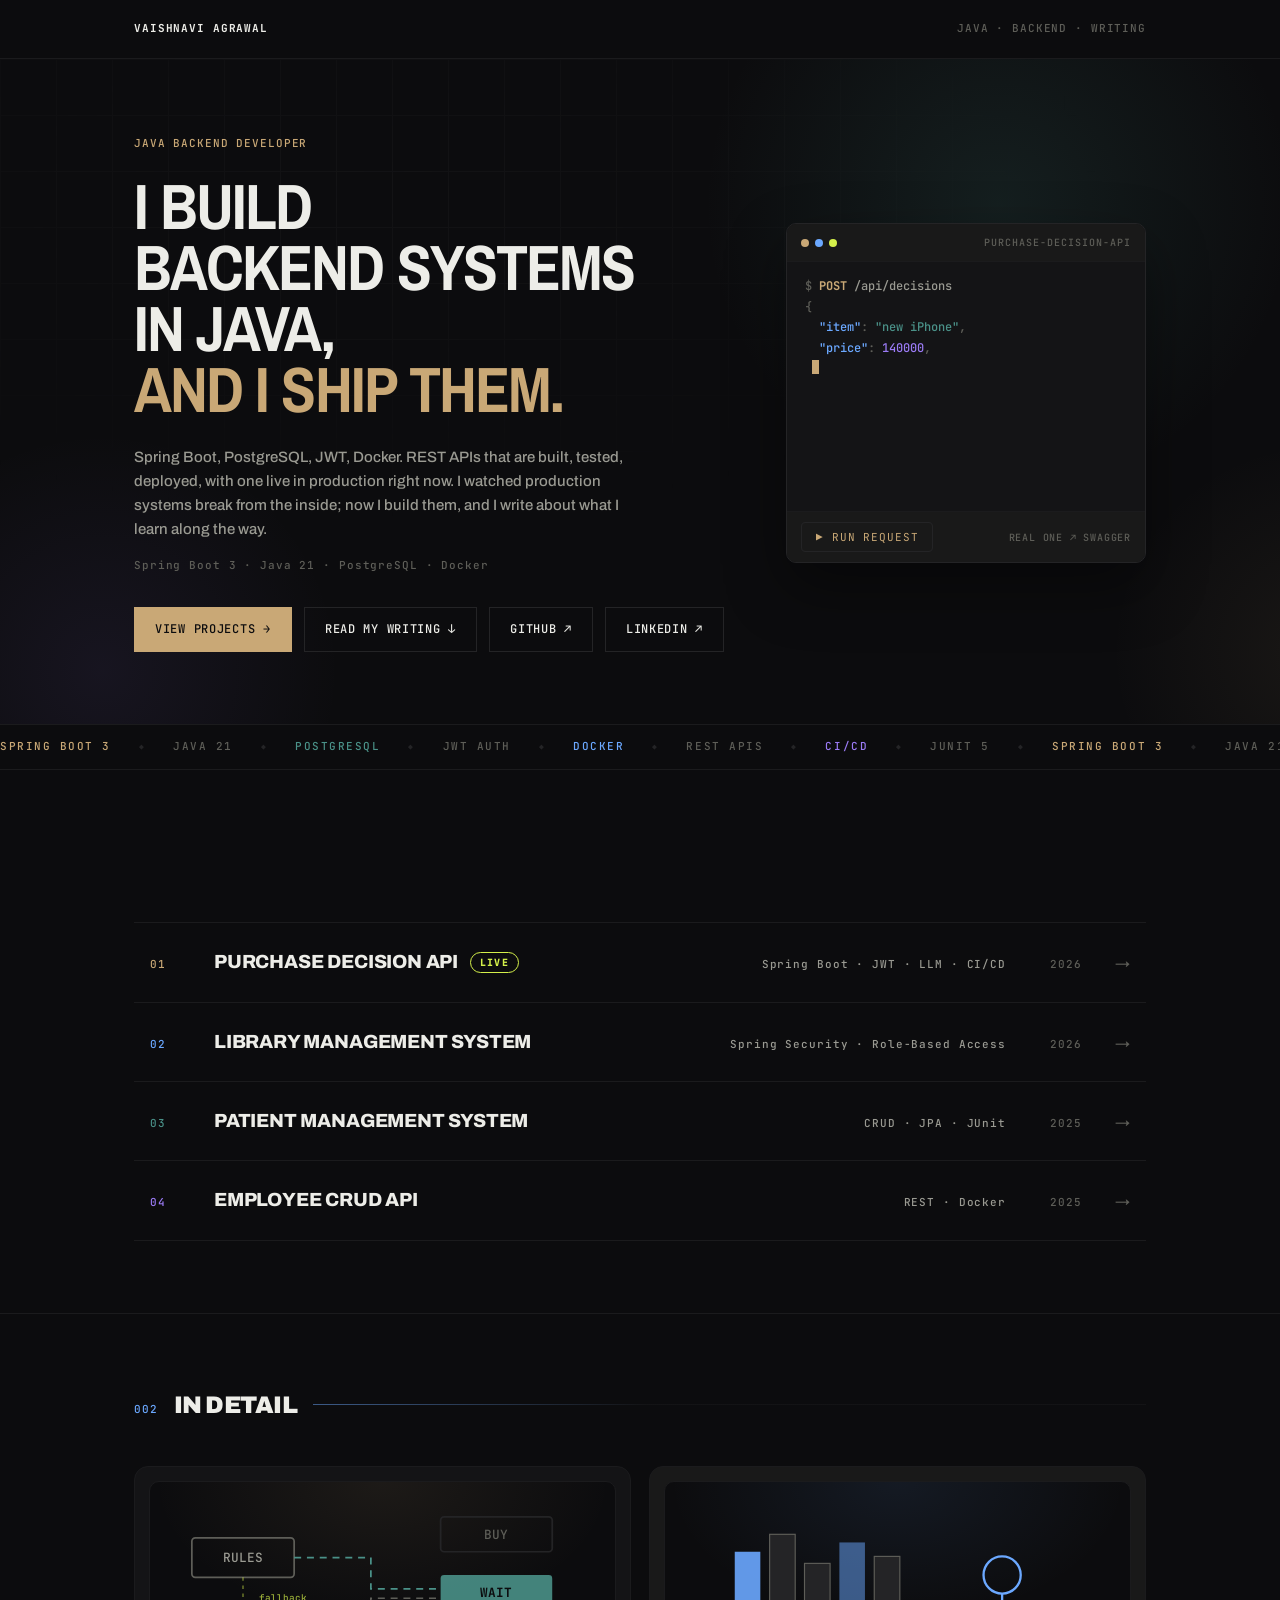
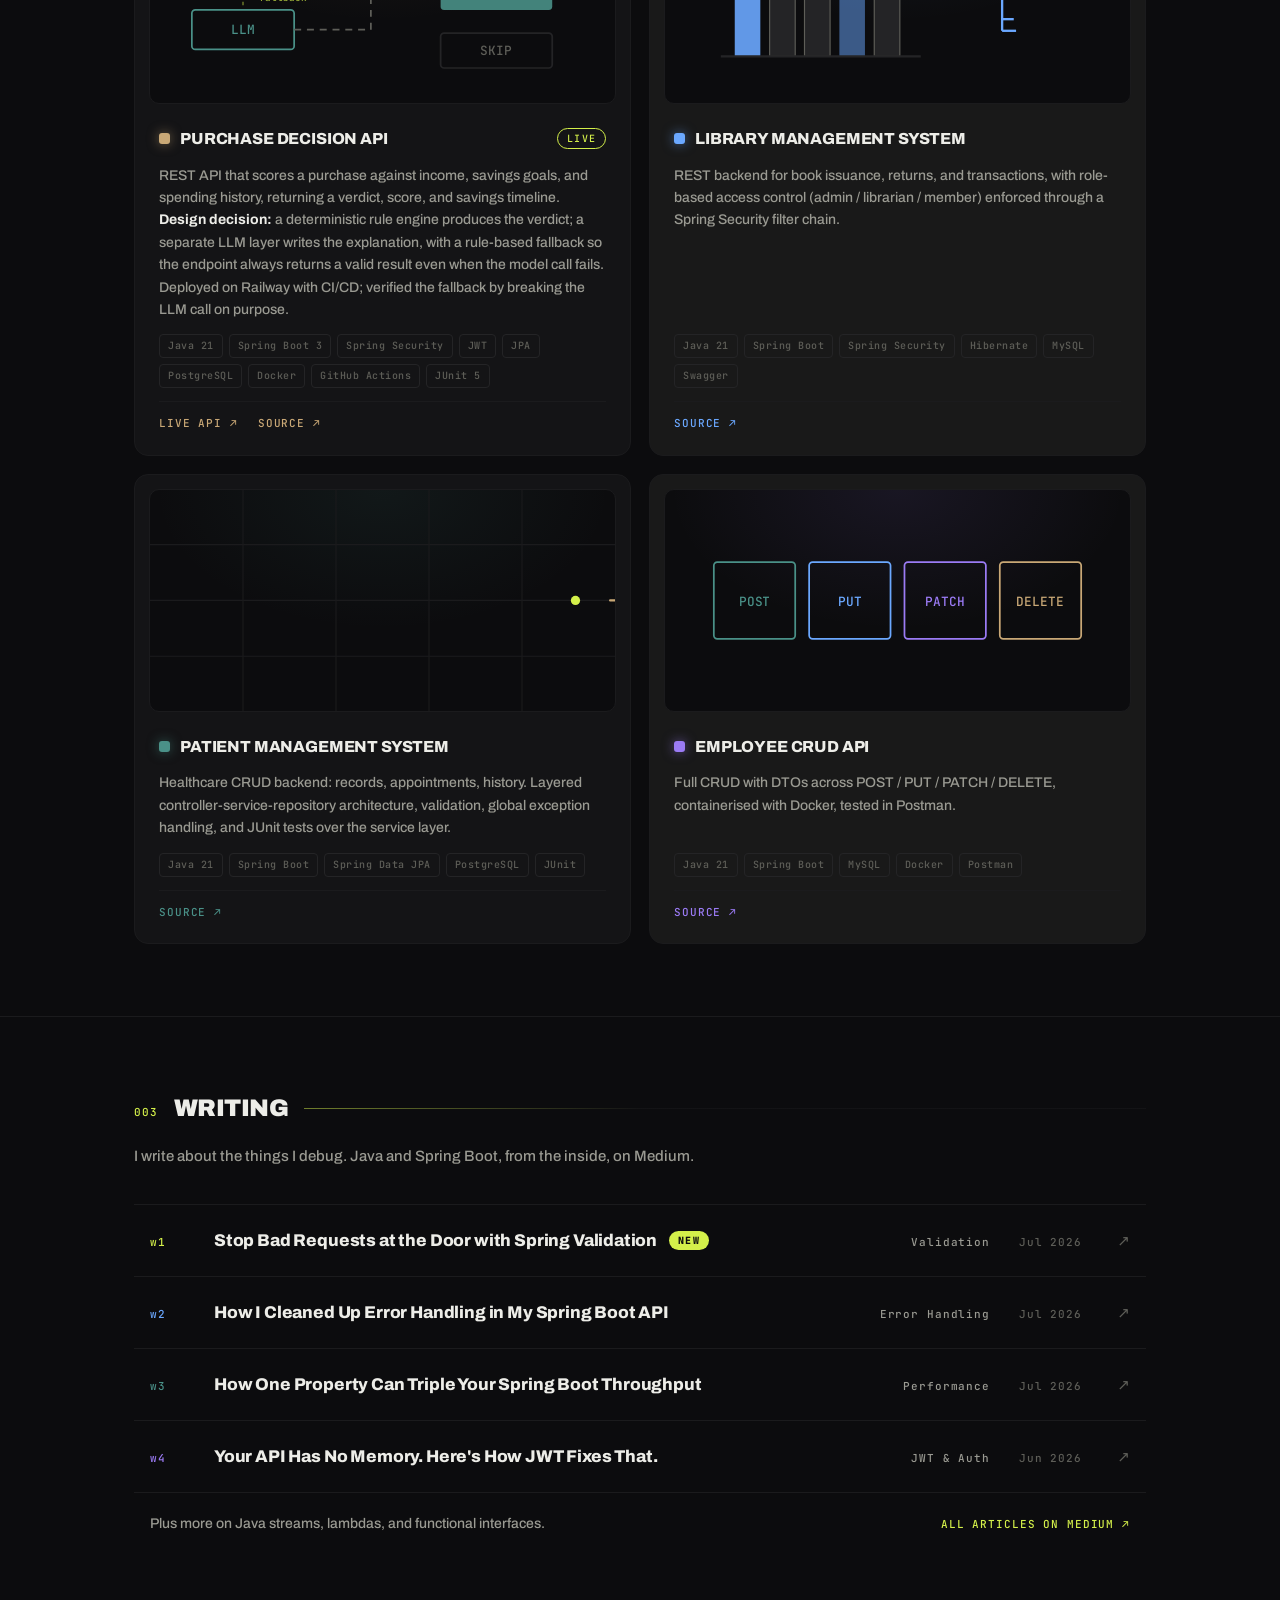
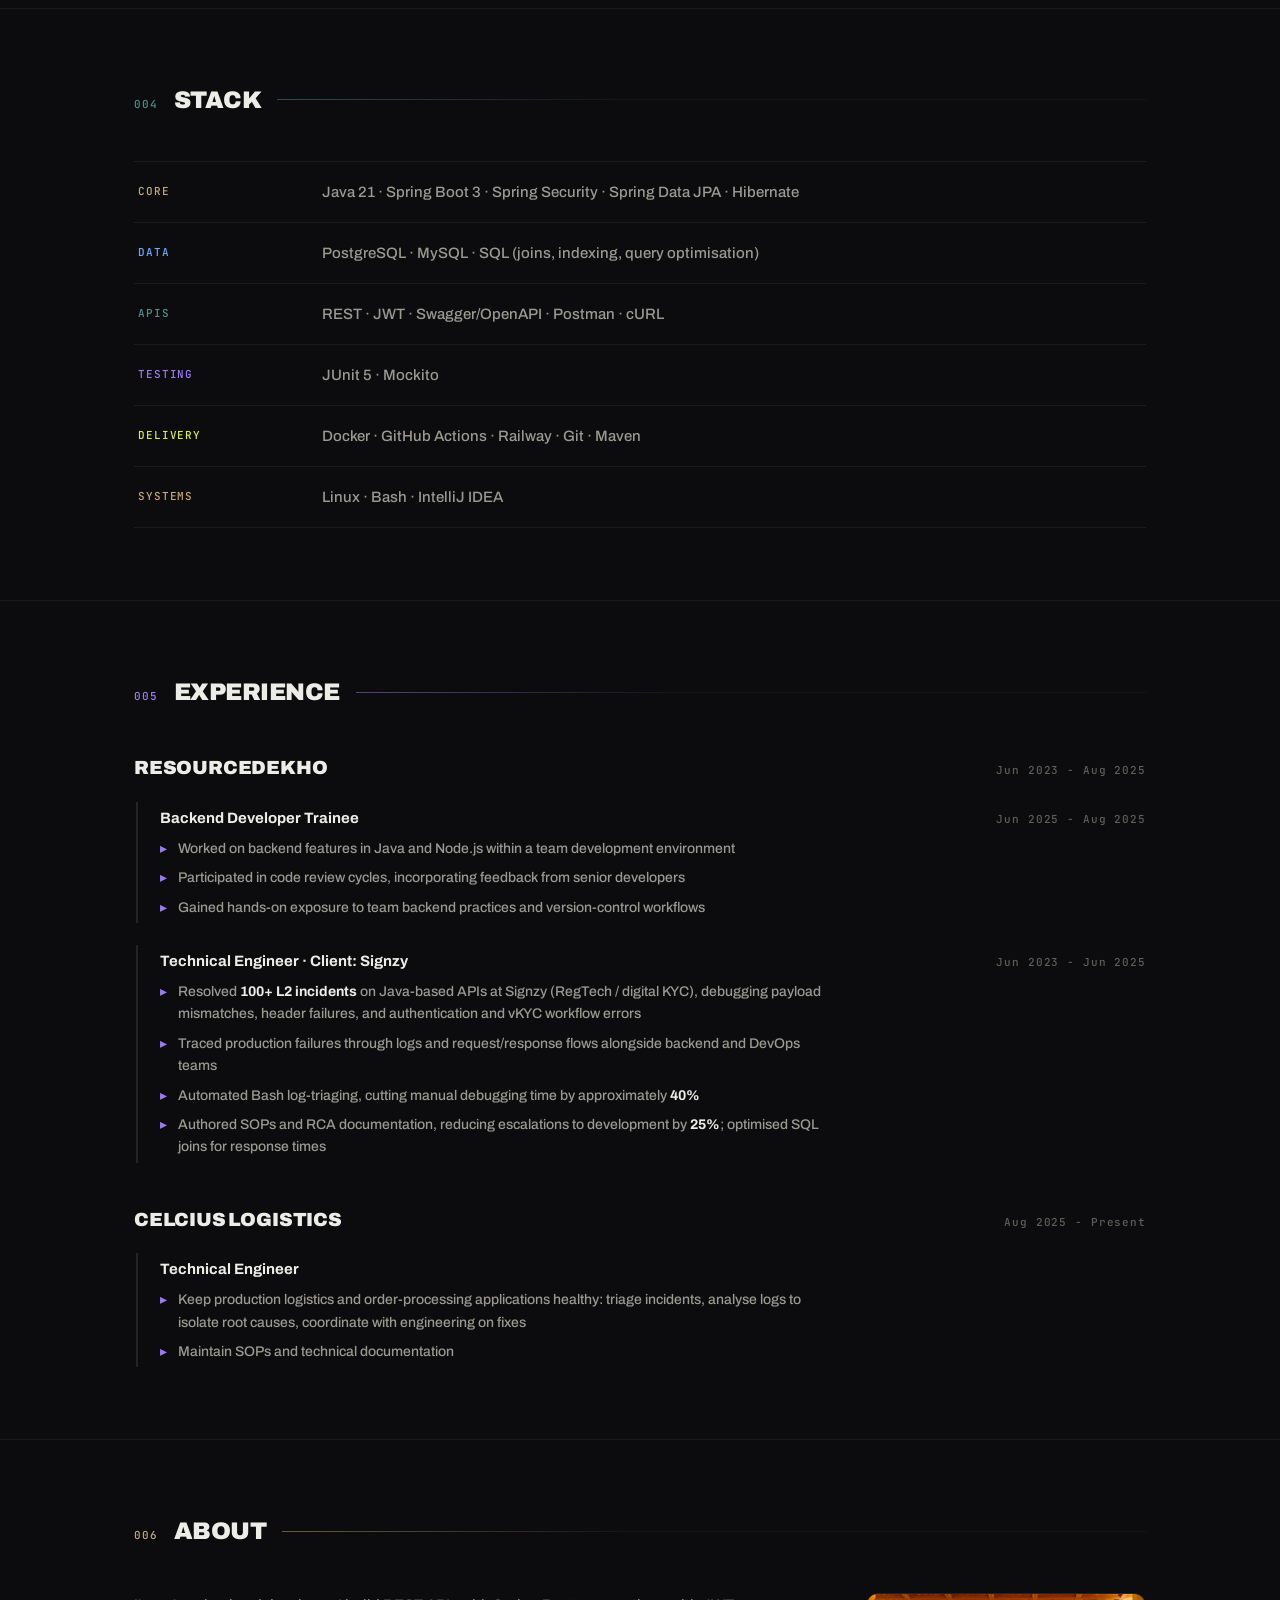
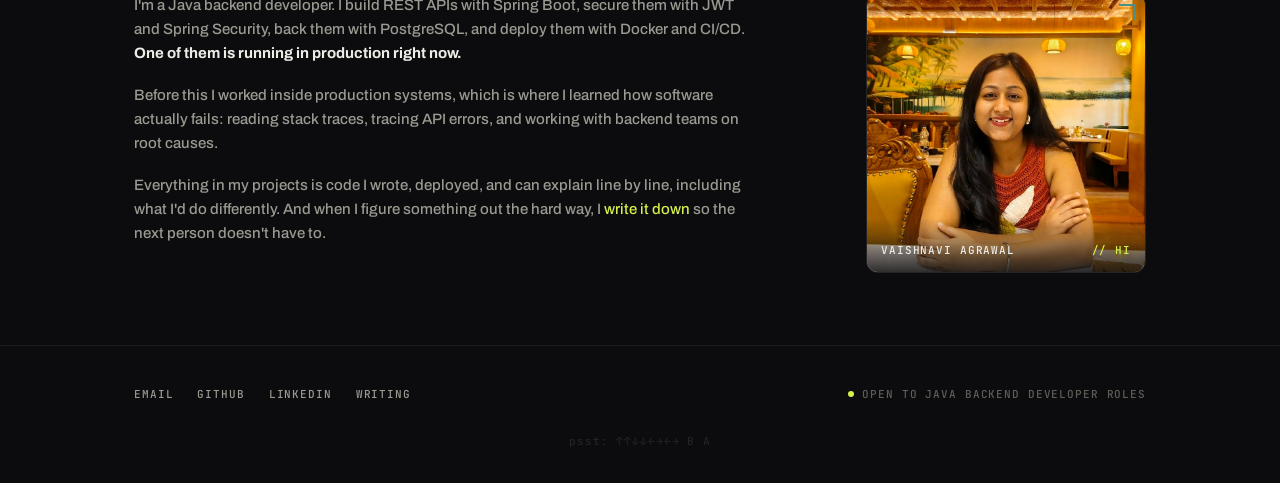
==== tech/index.html @ 251bdbcf "Add /tech variant: Technical Engineer framing, sand-led palette, noindex Co-Authored-By: Claude Fabl" ====
<!DOCTYPE html>
<html lang="en">
<head>
<meta charset="UTF-8">
<meta name="viewport" content="width=device-width, initial-scale=1.0">
<title>Vaishnavi Agrawal · Java Backend Developer</title>
<meta name="robots" content="noindex, nofollow">
<meta name="description" content="Java backend developer. Spring Boot, PostgreSQL, JWT, Docker. Backend projects with one live in production, plus writing on Java and Spring Boot.">
<link rel="icon" href="data:image/svg+xml,%3Csvg xmlns='http://www.w3.org/2000/svg' viewBox='0 0 16 16'%3E%3Crect width='16' height='16' fill='%230C0C0E'/%3E%3Crect x='3' y='3' width='10' height='10' fill='%23C9A876'/%3E%3C/svg%3E">
<link rel="preconnect" href="https://fonts.googleapis.com">
<link rel="preconnect" href="https://fonts.gstatic.com" crossorigin>
<link href="https://fonts.googleapis.com/css2?family=Archivo:wght@500;700;800;900&family=Archivo+Narrow:wght@700&family=JetBrains+Mono:wght@400;500;700&display=swap" rel="stylesheet">
<style>
  :root {
    --ground: #0C0C0E;
    --card: #141416;
    --card-alt: #191919;
    --line: #242426;
    --line-soft: #1B1B1D;
    --text: #EDEDE8;
    --text-mid: #9A9A92;
    --text-low: #5E5E58;
    --accent: #C9A876;
    --accent-hi: #D9BC8E;
    --sand: #4A9188;
    --sand-hi: #5FB3A7;
    --sky: #6BA8FF;
    --violet: #9B7BF5;
    --lime: #D4F04A;
  }
  :root.accent-flip {
    --accent: #D4F04A;
    --accent-hi: #E2F86A;
    --lime: #4A9188;
  }

  * { margin: 0; padding: 0; box-sizing: border-box; }

  html { scroll-behavior: smooth; }

  body {
    background: var(--ground);
    color: var(--text);
    font-family: "Archivo", system-ui, sans-serif;
    font-weight: 500;
    font-size: 15px;
    line-height: 1.6;
    -webkit-font-smoothing: antialiased;
    overflow-x: hidden;
  }

  ::selection { background: var(--accent); color: var(--ground); }

  :focus-visible {
    outline: 2px solid var(--accent);
    outline-offset: 3px;
    border-radius: 1px;
  }

  a { color: inherit; text-decoration: none; }

  .mono {
    font-family: "JetBrains Mono", ui-monospace, monospace;
    font-size: 11px;
    letter-spacing: 0.08em;
  }

  .wrap { max-width: 1060px; margin: 0 auto; padding: 0 24px; }

  /* ============ Top bar ============ */
  header.top { border-bottom: 1px solid var(--line-soft); position: relative; z-index: 2; }
  header.top .wrap {
    display: flex; justify-content: space-between; align-items: center;
    padding-top: 20px; padding-bottom: 20px;
  }
  header.top .name { text-transform: uppercase; font-weight: 700; }
  header.top .loc { color: var(--text-low); text-transform: uppercase; }
  header.top a.name:hover { color: var(--accent); }

  /* ============ Hero ============ */
  .hero { position: relative; padding: 76px 0 72px; overflow: hidden; }

  .hero::before {
    content: "";
    position: absolute; inset: 0;
    background:
      linear-gradient(var(--line-soft) 1px, transparent 1px),
      linear-gradient(90deg, var(--line-soft) 1px, transparent 1px);
    background-size: 56px 56px;
    opacity: 0.5;
    -webkit-mask-image: radial-gradient(ellipse 80% 70% at 30% 20%, #000 0%, transparent 70%);
    mask-image: radial-gradient(ellipse 80% 70% at 30% 20%, #000 0%, transparent 70%);
    pointer-events: none;
  }
  .hero-drift {
    position: absolute; inset: -20%;
    background:
      radial-gradient(420px 420px at 70% 30%, rgba(74, 145, 136, 0.14), transparent 70%),
      radial-gradient(340px 340px at 20% 80%, rgba(155, 123, 245, 0.08), transparent 70%),
      radial-gradient(300px 300px at 88% 78%, rgba(201, 168, 118, 0.07), transparent 70%);
    animation: drift 26s ease-in-out infinite alternate;
    pointer-events: none;
  }
  @keyframes drift {
    0%   { transform: translate(0, 0) scale(1); }
    50%  { transform: translate(-4%, 3%) scale(1.06); }
    100% { transform: translate(3%, -3%) scale(1.02); }
  }

  .hero .wrap { position: relative; z-index: 1; }

  .hero-grid {
    display: grid;
    grid-template-columns: minmax(0, 1fr) 360px;
    gap: 44px;
    align-items: center;
  }

  .eyebrow { color: var(--accent); text-transform: uppercase; display: block; margin-bottom: 24px; }

  h1 {
    font-family: "Archivo Narrow", "Archivo", sans-serif;
    font-weight: 700;
    font-size: clamp(34px, 5.6vw, 64px);
    line-height: 0.95;
    letter-spacing: -0.03em;
    text-transform: uppercase;
  }
  h1 .line { display: block; overflow: hidden; }
  h1 .line > span { display: inline-block; }
  h1 .accent > span { color: var(--accent); }

  .hl { opacity: 0; transform: translateY(110%); }
  body.loaded .hl {
    animation: riseIn 0.7s cubic-bezier(0.16, 1, 0.3, 1) forwards;
    animation-delay: var(--d, 0s);
  }
  @keyframes riseIn { to { opacity: 1; transform: translateY(0); } }
  .hf { opacity: 0; transform: translateY(20px); }
  body.loaded .hf {
    animation: fadeUp 0.7s cubic-bezier(0.16, 1, 0.3, 1) forwards;
    animation-delay: var(--d, 0s);
  }
  @keyframes fadeUp { to { opacity: 1; transform: translateY(0); } }

  .lede { margin-top: 26px; max-width: 520px; color: var(--text-mid); font-size: 15px; }
  .hero-meta { margin-top: 16px; color: var(--text-low); }

  .hero-actions { margin-top: 32px; display: flex; flex-wrap: wrap; gap: 12px; }

  .btn {
    position: relative;
    display: inline-flex; align-items: center; gap: 8px;
    font-family: "JetBrains Mono", ui-monospace, monospace;
    font-size: 12px; letter-spacing: 0.06em; text-transform: uppercase;
    padding: 12px 20px;
    border: 1px solid var(--line);
    color: var(--text);
    overflow: hidden;
    cursor: pointer;
    background: transparent;
    transition: border-color 0.25s ease, color 0.25s ease, transform 0.15s ease;
  }
  .btn > span { position: relative; z-index: 1; }
  .btn::before {
    content: "";
    position: absolute; inset: 0;
    background: var(--accent);
    transform: scaleX(0);
    transform-origin: left center;
    transition: transform 0.3s cubic-bezier(0.4, 0, 0.2, 1);
  }
  .btn:hover { border-color: var(--accent); color: var(--ground); }
  .btn:hover::before { transform: scaleX(1); }
  .btn.primary { background: var(--accent); border-color: var(--accent); color: var(--ground); }
  .btn.primary::before { background: var(--ground); }
  .btn.primary:hover { color: var(--text); }

  /* ============ Terminal ============ */
  .term {
    background: var(--card);
    border: 1px solid var(--line);
    border-radius: 10px;
    font-family: "JetBrains Mono", ui-monospace, monospace;
    font-size: 12px;
    line-height: 1.7;
    display: flex; flex-direction: column;
    min-height: 340px;
    overflow: hidden;
    box-shadow: 0 24px 60px rgba(0, 0, 0, 0.4);
  }
  .term-bar {
    display: flex; justify-content: space-between; align-items: center;
    padding: 10px 14px;
    border-bottom: 1px solid var(--line-soft);
    color: var(--text-low);
    font-size: 10px; letter-spacing: 0.1em; text-transform: uppercase;
    background: var(--card-alt);
  }
  .term-bar .dots { display: flex; gap: 6px; }
  .term-bar .dots i { width: 8px; height: 8px; border-radius: 50%; background: var(--line); display: block; }
  .term-bar .dots i:nth-child(1) { background: var(--accent); }
  .term-bar .dots i:nth-child(2) { background: var(--sky); }
  .term-bar .dots i:nth-child(3) { background: var(--lime); }
  .term-body { padding: 14px 18px; flex: 1; white-space: pre-wrap; word-break: break-word; }
  .term-body .kw { color: var(--accent); font-weight: 700; }
  .term-body .req { color: var(--text-mid); }
  .term-body .k { color: var(--sky); }
  .term-body .s { color: var(--sand); }
  .term-body .n { color: var(--violet); }
  .term-body .resp { color: var(--text); }
  .term-body .verdict { color: var(--lime); font-weight: 700; }
  .term-body .v-wait { color: var(--sand); font-weight: 700; }
  .term-body .v-skip { color: var(--violet); font-weight: 700; }
  .term-body .dim { color: var(--text-low); }
  .term-cursor {
    display: inline-block; width: 7px; height: 14px;
    background: var(--accent);
    vertical-align: -2px;
    animation: blink 0.9s steps(1) infinite;
  }
  @keyframes blink { 50% { opacity: 0; } }
  .term-foot {
    display: flex; justify-content: space-between; align-items: center; gap: 10px;
    padding: 10px 14px;
    border-top: 1px solid var(--line-soft);
    background: var(--card-alt);
  }
  .term-run {
    font-family: inherit; font-size: 11px; letter-spacing: 0.08em; text-transform: uppercase;
    background: transparent; border: 1px solid var(--line);
    color: var(--accent); padding: 7px 14px; cursor: pointer; border-radius: 4px;
    transition: border-color 0.2s ease, background 0.2s ease, color 0.2s ease;
  }
  .term-run:hover { border-color: var(--accent); background: var(--accent); color: var(--ground); }
  .term-foot a { color: var(--text-low); font-size: 10px; letter-spacing: 0.08em; text-transform: uppercase; }
  .term-foot a:hover { color: var(--accent); }

  /* ============ Ticker ============ */
  .ticker {
    border-top: 1px solid var(--line-soft);
    overflow: hidden;
    padding: 13px 0;
  }
  .ticker-track {
    display: flex;
    width: max-content;
    animation: tick 30s linear infinite;
  }
  .ticker:hover .ticker-track { animation-play-state: paused; }
  .tgroup { display: flex; align-items: center; gap: 28px; padding-right: 28px; }
  .tgroup span {
    font-family: "JetBrains Mono", ui-monospace, monospace;
    font-size: 11px; letter-spacing: 0.14em; text-transform: uppercase;
    white-space: nowrap;
  }
  .tgroup .dia { color: var(--line); font-size: 8px; }
  @keyframes tick { to { transform: translateX(-50%); } }

  /* ============ Hero spotlight ============ */
  .hero-spot {
    position: absolute; inset: 0;
    pointer-events: none;
    opacity: 0;
    transition: opacity 0.4s ease;
  }

  /* ============ Sections ============ */
  section { padding: 72px 0; border-top: 1px solid var(--line-soft); position: relative; }

  .section-head { display: flex; align-items: baseline; gap: 16px; margin-bottom: 42px; }
  .section-head .num { color: var(--sc, var(--accent)); }
  .section-head h2 { font-size: 24px; font-weight: 900; letter-spacing: -0.02em; text-transform: uppercase; }
  .section-head .rule { flex: 1; height: 1px; background: linear-gradient(90deg, var(--sc, var(--accent)), var(--line-soft) 40%); align-self: center; opacity: 0.5; }
  .section-lede { color: var(--text-mid); margin: -26px 0 36px; max-width: 560px; }

  /* ============ 001 Projects ============ */
  .project-row {
    display: grid;
    grid-template-columns: 44px 1fr auto 56px 28px;
    align-items: baseline;
    gap: 20px;
    padding: 24px 16px;
    border-top: 1px solid var(--line-soft);
    transition: transform 0.25s cubic-bezier(0.4, 0, 0.2, 1), background 0.25s ease, border-color 0.25s ease;
  }
  .project-row:last-of-type { border-bottom: 1px solid var(--line-soft); }
  .project-row .idx { color: var(--pc, var(--text-low)); }
  .project-row .title {
    font-weight: 800; font-size: 19px; letter-spacing: -0.01em; text-transform: uppercase;
    display: flex; align-items: center; gap: 12px; flex-wrap: wrap;
  }
  .project-row .stack { color: var(--text-mid); text-align: right; }
  .project-row .year { color: var(--text-low); text-align: right; }
  .project-row .arrow { text-align: right; color: var(--text-low); transition: transform 0.25s ease, color 0.25s ease; }

  .project-row:hover {
    transform: translateX(8px);
    border-top-color: var(--pc, var(--accent));
    background: var(--card);
  }
  .project-row:hover .title { color: var(--pc, var(--accent)); }
  .project-row:hover .arrow { transform: translateX(4px); color: var(--pc, var(--accent)); }

  .tag-live {
    font-family: "JetBrains Mono", ui-monospace, monospace;
    font-size: 10px; letter-spacing: 0.12em; text-transform: uppercase;
    color: var(--lime); border: 1px solid var(--lime);
    padding: 2px 9px; border-radius: 999px; line-height: 1.5;
  }

  /* ============ 002 In Detail ============ */
  .cards { display: grid; grid-template-columns: 1fr 1fr; gap: 18px; }
  .card {
    background: var(--card);
    border: 1px solid var(--line-soft);
    border-radius: 14px;
    display: flex; flex-direction: column;
    overflow: hidden;
    transition: transform 0.3s cubic-bezier(0.4, 0, 0.2, 1), border-color 0.3s ease, box-shadow 0.3s ease;
  }
  .card:nth-child(even) { background: var(--card-alt); }
  .card:hover {
    transform: translateY(-6px);
    border-color: var(--ac, var(--accent));
    box-shadow: 0 18px 44px rgba(0, 0, 0, 0.5);
  }
  .card.c1 { --ac: var(--accent); }
  .card.c2 { --ac: var(--sky); }
  .card.c3 { --ac: var(--sand); }
  .card.c4 { --ac: var(--violet); }

  .motif {
    margin: 14px 14px 0;
    border: 1px solid var(--line-soft);
    border-radius: 10px;
    background:
      radial-gradient(70% 90% at 50% 0%, color-mix(in srgb, var(--ac, var(--accent)) 9%, transparent), transparent 70%),
      var(--ground);
    overflow: hidden;
  }
  .motif svg {
    display: block; width: 100%; height: auto;
    transition: transform 0.5s cubic-bezier(0.4, 0, 0.2, 1);
  }
  .card:hover .motif svg { transform: scale(1.045); }

  .card-body { padding: 22px 24px; display: flex; flex-direction: column; gap: 13px; flex: 1; }
  .card-top { display: flex; justify-content: space-between; align-items: center; gap: 10px; }
  .card h3 {
    font-size: 16px; font-weight: 800; letter-spacing: -0.01em; text-transform: uppercase;
    display: flex; align-items: center; gap: 10px;
  }
  .badge {
    width: 11px; height: 11px; border-radius: 3px;
    background: var(--ac, var(--accent));
    flex: none;
    box-shadow: 0 0 12px color-mix(in srgb, var(--ac, var(--accent)) 55%, transparent);
  }
  .card p { color: var(--text-mid); font-size: 14px; flex: 1; }
  .card p strong { color: var(--text); font-weight: 700; }
  .chips { display: flex; flex-wrap: wrap; gap: 6px; }
  .chip {
    font-family: "JetBrains Mono", ui-monospace, monospace;
    font-size: 10px; letter-spacing: 0.05em;
    color: var(--text-low);
    border: 1px solid var(--line);
    border-radius: 4px;
    padding: 3px 8px;
    transition: color 0.2s ease, border-color 0.2s ease;
  }
  .card:hover .chip {
    color: var(--text-mid);
    border-color: color-mix(in srgb, var(--ac, var(--accent)) 35%, var(--line));
  }
  .card-links { display: flex; gap: 20px; padding-top: 13px; border-top: 1px solid var(--line-soft); }
  .card-links a {
    font-family: "JetBrains Mono", ui-monospace, monospace;
    font-size: 11px; letter-spacing: 0.08em; text-transform: uppercase;
    color: var(--ac, var(--accent));
  }
  .card-links a:hover { color: var(--text); }

  /* --- Motif animations --- */
  .m1 .flow-line { stroke-dasharray: 6 5; }
  .active .m1 .flow-line, .card:hover .m1 .flow-line { animation: dashFlow 1.2s linear infinite; }
  @keyframes dashFlow { to { stroke-dashoffset: -22; } }
  .active .m1 .llm-box, .card:hover .m1 .llm-box { animation: flicker 2.4s steps(1) infinite; }
  @keyframes flicker {
    0%, 100% { opacity: 1; } 62% { opacity: 1; }
    64% { opacity: 0.25; } 66% { opacity: 1; }
    72% { opacity: 0.4; } 74% { opacity: 1; }
  }
  .m1 .fallback { stroke-dasharray: 3 4; opacity: 0.4; }
  .active .m1 .fallback, .card:hover .m1 .fallback { animation: fbGlow 2.4s ease-in-out infinite; }
  @keyframes fbGlow { 0%, 55% { opacity: 0.4; } 70%, 85% { opacity: 1; } 100% { opacity: 0.4; } }
  .active .m1 .node-wait rect, .card:hover .m1 .node-wait rect { animation: waitLit 2.4s ease-in-out infinite; }
  @keyframes waitLit { 0%, 100% { fill-opacity: 0.85; } 50% { fill-opacity: 1; } }

  .m2 .book { transform-origin: bottom center; transform-box: fill-box; }
  .active .m2 .book, .card:hover .m2 .book {
    animation: bookBob 2.6s ease-in-out infinite;
    animation-delay: calc(var(--i) * 0.18s);
  }
  @keyframes bookBob { 0%, 100% { transform: scaleY(1); } 50% { transform: scaleY(0.92); } }
  .m2 .role-t { opacity: 0; }
  .active .m2 .role-t, .card:hover .m2 .role-t { animation: roleCycle 4.5s steps(1) infinite; }
  .m2 .role-t:nth-of-type(1) { animation-delay: 0s; }
  .m2 .role-t:nth-of-type(2) { animation-delay: 1.5s; }
  .m2 .role-t:nth-of-type(3) { animation-delay: 3s; }
  @keyframes roleCycle { 0% { opacity: 1; } 33.3% { opacity: 0; } 100% { opacity: 0; } }
  .active .m2 .key-g, .card:hover .m2 .key-g { animation: keyTurn 4.5s ease-in-out infinite; transform-origin: center; transform-box: fill-box; }
  @keyframes keyTurn { 0%, 100% { transform: rotate(0deg); } 33% { transform: rotate(90deg); } 66% { transform: rotate(180deg); } }

  .m3 .ekg { stroke-dasharray: 640; stroke-dashoffset: 640; }
  .active .m3 .ekg, .card:hover .m3 .ekg { animation: ekgDraw 3s linear infinite; }
  @keyframes ekgDraw {
    0% { stroke-dashoffset: 640; opacity: 1; }
    70% { stroke-dashoffset: 0; opacity: 1; }
    85% { opacity: 0; }
    100% { stroke-dashoffset: 640; opacity: 0; }
  }
  .active .m3 .pulse-dot, .card:hover .m3 .pulse-dot { animation: dotPulse 1.5s ease-in-out infinite; }
  @keyframes dotPulse { 0%, 100% { opacity: 0.3; r: 3; } 50% { opacity: 1; r: 5; } }

  .active .m4 .crud-tile, .card:hover .m4 .crud-tile {
    animation: crudPulse 2.8s ease-in-out infinite;
    animation-delay: calc(var(--i) * 0.7s);
  }
  @keyframes crudPulse { 0%, 100% { opacity: 0.45; } 12% { opacity: 1; } 25% { opacity: 0.45; } }

  /* ============ 003 Writing ============ */
  .article-row {
    display: grid;
    grid-template-columns: 44px 1fr auto 72px 28px;
    align-items: baseline;
    gap: 20px;
    padding: 22px 16px;
    border-top: 1px solid var(--line-soft);
    transition: transform 0.25s cubic-bezier(0.4, 0, 0.2, 1), background 0.25s ease, border-color 0.25s ease;
  }
  .article-row:last-of-type { border-bottom: 1px solid var(--line-soft); }
  .article-row .idx { color: var(--pc, var(--text-low)); }
  .article-row .a-title {
    font-weight: 800; font-size: 17px; letter-spacing: -0.01em;
    display: flex; align-items: center; gap: 12px; flex-wrap: wrap;
  }
  .article-row .topic { color: var(--text-mid); text-align: right; }
  .article-row .date { color: var(--text-low); text-align: right; }
  .article-row .arrow { text-align: right; color: var(--text-low); transition: transform 0.25s ease, color 0.25s ease; }
  .article-row:hover {
    transform: translateX(8px);
    border-top-color: var(--pc, var(--accent));
    background: var(--card);
  }
  .article-row:hover .a-title { color: var(--pc, var(--accent)); }
  .article-row:hover .arrow { transform: translate(3px, -3px); color: var(--pc, var(--accent)); }

  .tag-new {
    font-family: "JetBrains Mono", ui-monospace, monospace;
    font-size: 10px; letter-spacing: 0.12em; text-transform: uppercase;
    color: var(--ground); background: var(--lime);
    padding: 2px 9px; border-radius: 999px; line-height: 1.5;
  }

  .writing-more {
    display: flex; justify-content: space-between; align-items: baseline; gap: 16px; flex-wrap: wrap;
    padding: 20px 16px 0;
    color: var(--text-mid); font-size: 14px;
  }
  .writing-more a {
    font-family: "JetBrains Mono", ui-monospace, monospace;
    font-size: 11px; letter-spacing: 0.08em; text-transform: uppercase;
    color: var(--lime);
  }
  .writing-more a:hover { color: var(--text); }

  /* ============ 004 Stack ============ */
  .stack-row {
    display: grid; grid-template-columns: 160px 1fr;
    gap: 24px; padding: 18px 4px;
    border-top: 1px solid var(--line-soft);
    transition: background 0.2s ease;
  }
  .stack-row:last-of-type { border-bottom: 1px solid var(--line-soft); }
  .stack-row:hover { background: var(--card); }
  .stack-row .label { color: var(--sc, var(--accent)); text-transform: uppercase; padding-top: 3px; }
  .stack-row .items { color: var(--text-mid); font-size: 15px; }

  /* ============ 005 Experience ============ */
  .xp-company { margin-bottom: 42px; }
  .xp-company:last-child { margin-bottom: 0; }
  .xp-company .company-head {
    display: flex; justify-content: space-between; align-items: baseline;
    gap: 16px; flex-wrap: wrap; margin-bottom: 18px;
  }
  .xp-company .company {
    font-size: 19px; font-weight: 900; letter-spacing: -0.01em;
    text-transform: uppercase;
  }
  .xp-company .company-dates { color: var(--text-low); white-space: nowrap; }
  .role {
    border-left: 2px solid var(--line);
    padding: 4px 0 4px 22px;
    margin-left: 2px; margin-bottom: 22px;
    transition: border-color 0.25s ease, padding-left 0.25s ease;
  }
  .role:last-child { margin-bottom: 0; }
  .role:hover { border-left-color: var(--violet); padding-left: 28px; }
  .role .role-head { display: flex; justify-content: space-between; align-items: baseline; gap: 16px; flex-wrap: wrap; }
  .role .role-title { font-weight: 700; font-size: 15px; }
  .role .role-dates { color: var(--text-low); white-space: nowrap; }
  .role .role-list { list-style: none; margin-top: 8px; }
  .role .role-list li {
    color: var(--text-mid); font-size: 14px; max-width: 680px;
    position: relative; padding-left: 18px; margin-bottom: 7px;
  }
  .role .role-list li:last-child { margin-bottom: 0; }
  .role .role-list li::before {
    content: "\25B8";
    position: absolute; left: 0;
    color: var(--violet);
  }
  .role .role-list strong { color: var(--text); font-weight: 700; }

  /* ============ 006 About ============ */
  .about-grid { display: grid; grid-template-columns: 1fr 280px; gap: 56px; align-items: start; }
  .about-text p { color: var(--text-mid); margin-bottom: 18px; max-width: 620px; }
  .about-text p:last-child { margin-bottom: 0; }
  .about-text strong { color: var(--text); font-weight: 700; }
  .about-text a { color: var(--lime); }
  .about-text a:hover { color: var(--text); }

  .portrait {
    position: relative;
    border: 1px solid var(--line);
    border-radius: 12px;
    overflow: hidden;
    background: var(--card);
  }
  .portrait img {
    display: block; width: 100%; height: auto;
    filter: saturate(1.04) contrast(1.02);
    transition: transform 0.6s cubic-bezier(0.4, 0, 0.2, 1);
  }
  .portrait:hover img { transform: scale(1.03); }
  .portrait figcaption {
    position: absolute; left: 0; right: 0; bottom: 0;
    padding: 24px 14px 12px;
    background: linear-gradient(transparent, rgba(12, 12, 14, 0.85));
    color: var(--text);
    text-transform: uppercase;
    display: flex; justify-content: space-between; align-items: baseline;
  }
  .portrait figcaption .tag { color: var(--lime); }
  .portrait::after {
    content: "";
    position: absolute; top: 10px; right: 10px;
    width: 14px; height: 14px;
    border-top: 2px solid var(--sand);
    border-right: 2px solid var(--sand);
  }

  /* ============ Footer ============ */
  footer { border-top: 1px solid var(--line-soft); padding: 40px 0 32px; }
  footer .wrap { display: flex; justify-content: space-between; align-items: center; gap: 20px; flex-wrap: wrap; }
  footer .links { display: flex; gap: 24px; flex-wrap: wrap; }
  footer a { color: var(--text-mid); text-transform: uppercase; }
  footer a:hover { color: var(--accent); }
  footer .open-to { color: var(--text-low); text-transform: uppercase; text-align: right; }
  footer .open-to .dot {
    display: inline-block; width: 6px; height: 6px; border-radius: 50%;
    background: var(--lime); margin-right: 8px; vertical-align: 1px;
    animation: dotBlink 2.4s ease-in-out infinite;
  }
  @keyframes dotBlink { 0%, 100% { opacity: 1; } 50% { opacity: 0.35; } }
  footer .psst {
    display: block; text-align: center;
    margin-top: 30px;
    color: var(--line);
    transition: color 0.4s ease;
  }
  footer .psst:hover { color: var(--text-low); }

  .toast {
    position: fixed; bottom: 24px; left: 50%;
    transform: translate(-50%, 80px);
    background: var(--card); border: 1px solid var(--accent); border-radius: 6px;
    color: var(--text);
    font-family: "JetBrains Mono", ui-monospace, monospace;
    font-size: 11px; letter-spacing: 0.08em; text-transform: uppercase;
    padding: 10px 18px;
    transition: transform 0.4s cubic-bezier(0.16, 1, 0.3, 1), opacity 0.4s ease;
    opacity: 0; pointer-events: none; z-index: 50;
  }
  .toast.show { transform: translate(-50%, 0); opacity: 1; }

  /* ============ Scroll reveal ============ */
  .reveal {
    opacity: 0; transform: translateY(24px);
    transition: opacity 0.65s ease, transform 0.65s cubic-bezier(0.16, 1, 0.3, 1);
    transition-delay: var(--d, 0s);
  }
  .reveal.in { opacity: 1; transform: translateY(0); }

  /* ============ Reduced motion ============ */
  @media (prefers-reduced-motion: reduce) {
    html { scroll-behavior: auto; }
    *, *::before, *::after {
      animation-duration: 0.001s !important;
      animation-iteration-count: 1 !important;
      transition-duration: 0.001s !important;
    }
    .hl, .hf, .reveal { opacity: 1 !important; transform: none !important; }
    .hero-drift { animation: none; }
  }

  /* ============ Responsive ============ */
  @media (max-width: 900px) {
    .hero-grid { grid-template-columns: 1fr; align-items: start; }
    .term { min-height: 300px; }
  }
  @media (max-width: 800px) {
    .cards { grid-template-columns: 1fr; }
    .about-grid { grid-template-columns: 1fr; gap: 40px; }
    .about-grid .portrait { order: -1; max-width: 320px; }
  }
  @media (max-width: 640px) {
    .hero { padding: 56px 0 52px; }
    section { padding: 56px 0; }
    .project-row { grid-template-columns: 36px 1fr 28px; row-gap: 6px; padding: 20px 10px; }
    .project-row .stack { grid-column: 2; text-align: left; }
    .project-row .year { display: none; }
    .project-row .arrow { grid-row: 1; grid-column: 3; }
    .article-row { grid-template-columns: 36px 1fr 28px; row-gap: 6px; padding: 20px 10px; }
    .article-row .topic { grid-column: 2; text-align: left; }
    .article-row .date { display: none; }
    .article-row .arrow { grid-row: 1; grid-column: 3; }
    .stack-row { grid-template-columns: 1fr; gap: 6px; }
    footer .wrap { flex-direction: column; align-items: flex-start; }
    footer .open-to { text-align: left; }
  }
</style>
</head>
<body>

<header class="top">
  <div class="wrap">
    <a class="name mono" href="#top">Vaishnavi Agrawal</a>
    <span class="loc mono">Java &middot; Backend &middot; Writing</span>
  </div>
</header>

<main id="top">

  <!-- ============ Hero ============ -->
  <div class="hero">
    <div class="hero-drift" aria-hidden="true"></div>
    <div class="hero-spot" aria-hidden="true"></div>
    <div class="wrap">
      <div class="hero-grid">
        <div>
          <span class="eyebrow mono hf">Java Backend Developer</span>
          <h1 aria-label="I build backend systems in Java, and I ship them.">
            <span class="line"><span class="hl" style="--d:.1s">I build</span></span>
            <span class="line"><span class="hl" style="--d:.2s">backend systems</span></span>
            <span class="line"><span class="hl" style="--d:.3s">in Java,</span></span>
            <span class="line accent"><span class="hl" style="--d:.4s">and I ship them.</span></span>
          </h1>
          <p class="lede hf" style="--d:.6s">Spring Boot, PostgreSQL, JWT, Docker. REST APIs that are built, tested, deployed, with one live in production right now. I watched production systems break from the inside; now I build them, and I write about what I learn along the way.</p>
          <p class="hero-meta mono hf" style="--d:.7s">Spring Boot 3 &middot; Java 21 &middot; PostgreSQL &middot; Docker</p>
          <div class="hero-actions hf" style="--d:.8s">
            <a class="btn primary" id="magnet" href="#projects"><span>View projects &rarr;</span></a>
            <a class="btn" href="#writing"><span>Read my writing &darr;</span></a>
            <a class="btn" href="https://github.com/VaishnaviAgrawa12" target="_blank" rel="noopener"><span>GitHub &#8599;</span></a>
            <a class="btn" href="https://www.linkedin.com/in/vaishnavi-agrawal-0220591b7" target="_blank" rel="noopener"><span>LinkedIn &#8599;</span></a>
          </div>
        </div>

        <div class="term hf" style="--d:.9s" aria-label="Sample request to the live Purchase Decision API">
          <div class="term-bar">
            <span class="dots" aria-hidden="true"><i></i><i></i><i></i></span>
            <span>purchase-decision-api</span>
          </div>
          <div class="term-body" id="termBody" aria-live="polite"></div>
          <div class="term-foot">
            <button class="term-run" id="termRun" type="button">&#9654; Run request</button>
            <a href="https://purchase-decision-api-production.up.railway.app/swagger-ui/index.html" target="_blank" rel="noopener">Real one &#8599; Swagger</a>
          </div>
        </div>
      </div>
    </div>
  </div>

  <!-- ============ Ticker ============ -->
  <div class="ticker" aria-hidden="true">
    <div class="ticker-track">
      <div class="tgroup">
        <span style="color:var(--accent)">Spring Boot 3</span><span class="dia">&#9670;</span>
        <span style="color:var(--text-low)">Java 21</span><span class="dia">&#9670;</span>
        <span style="color:var(--sand)">PostgreSQL</span><span class="dia">&#9670;</span>
        <span style="color:var(--text-low)">JWT Auth</span><span class="dia">&#9670;</span>
        <span style="color:var(--sky)">Docker</span><span class="dia">&#9670;</span>
        <span style="color:var(--text-low)">REST APIs</span><span class="dia">&#9670;</span>
        <span style="color:var(--violet)">CI/CD</span><span class="dia">&#9670;</span>
        <span style="color:var(--text-low)">JUnit 5</span><span class="dia">&#9670;</span>
      </div>
      <div class="tgroup">
        <span style="color:var(--accent)">Spring Boot 3</span><span class="dia">&#9670;</span>
        <span style="color:var(--text-low)">Java 21</span><span class="dia">&#9670;</span>
        <span style="color:var(--sand)">PostgreSQL</span><span class="dia">&#9670;</span>
        <span style="color:var(--text-low)">JWT Auth</span><span class="dia">&#9670;</span>
        <span style="color:var(--sky)">Docker</span><span class="dia">&#9670;</span>
        <span style="color:var(--text-low)">REST APIs</span><span class="dia">&#9670;</span>
        <span style="color:var(--violet)">CI/CD</span><span class="dia">&#9670;</span>
        <span style="color:var(--text-low)">JUnit 5</span><span class="dia">&#9670;</span>
      </div>
    </div>
  </div>

  <!-- ============ 001 Projects ============ -->
  <section id="projects">
    <div class="wrap">
      <div class="section-head reveal" style="--sc:var(--accent)">
        <span class="num mono">001</span>
        <h2>Projects</h2>
        <span class="rule" aria-hidden="true"></span>
      </div>

      <a class="project-row reveal" style="--pc:var(--accent)" href="https://github.com/VaishnaviAgrawa12/purchase-decision-api" target="_blank" rel="noopener">
        <span class="idx mono">01</span>
        <span class="title">Purchase Decision API <span class="tag-live">Live</span></span>
        <span class="stack mono">Spring Boot &middot; JWT &middot; LLM &middot; CI/CD</span>
        <span class="year mono">2026</span>
        <span class="arrow">&rarr;</span>
      </a>
      <a class="project-row reveal" style="--d:.07s; --pc:var(--sky)" href="https://github.com/VaishnaviAgrawa12/Library-Management-System" target="_blank" rel="noopener">
        <span class="idx mono">02</span>
        <span class="title">Library Management System</span>
        <span class="stack mono">Spring Security &middot; Role-Based Access</span>
        <span class="year mono">2026</span>
        <span class="arrow">&rarr;</span>
      </a>
      <a class="project-row reveal" style="--d:.14s; --pc:var(--sand)" href="https://github.com/VaishnaviAgrawa12/patient-management-system-v2" target="_blank" rel="noopener">
        <span class="idx mono">03</span>
        <span class="title">Patient Management System</span>
        <span class="stack mono">CRUD &middot; JPA &middot; JUnit</span>
        <span class="year mono">2025</span>
        <span class="arrow">&rarr;</span>
      </a>
      <a class="project-row reveal" style="--d:.21s; --pc:var(--violet)" href="https://github.com/VaishnaviAgrawa12/employee-crud-api" target="_blank" rel="noopener">
        <span class="idx mono">04</span>
        <span class="title">Employee CRUD API</span>
        <span class="stack mono">REST &middot; Docker</span>
        <span class="year mono">2025</span>
        <span class="arrow">&rarr;</span>
      </a>
    </div>
  </section>

  <!-- ============ 002 In Detail ============ -->
  <section id="detail">
    <div class="wrap">
      <div class="section-head reveal" style="--sc:var(--sky)">
        <span class="num mono">002</span>
        <h2>In Detail</h2>
        <span class="rule" aria-hidden="true"></span>
      </div>
      <div class="cards">

        <!-- 01 Purchase Decision API -->
        <article class="card c1 reveal">
          <div class="motif m1" aria-hidden="true">
            <svg viewBox="0 0 400 190" fill="none" xmlns="http://www.w3.org/2000/svg" font-family="JetBrains Mono, monospace">
              <rect x="36" y="48" width="88" height="34" rx="3" stroke="#5E5E58" stroke-width="1.5"/>
              <text x="80" y="69" fill="#9A9A92" font-size="11" text-anchor="middle">RULES</text>
              <rect class="llm-box" x="36" y="110" width="88" height="34" rx="3" stroke="#4A9188" stroke-width="1.5"/>
              <text class="llm-box" x="80" y="131" fill="#4A9188" font-size="11" text-anchor="middle">LLM</text>
              <path class="flow-line" d="M124 65 H 190 V 92 H 250" stroke="#4A9188" stroke-width="1.5"/>
              <path class="flow-line" d="M124 127 H 190 V 100 H 250" stroke="#5E5E58" stroke-width="1.5"/>
              <path class="fallback" d="M80 82 V 110" stroke="#D4F04A" stroke-width="1.5"/>
              <text x="94" y="102" fill="#D4F04A" font-size="8" opacity="0.7">fallback</text>
              <g class="node-buy">
                <rect x="250" y="30" width="96" height="30" rx="3" stroke="#242426" stroke-width="1.5"/>
                <text x="298" y="49" fill="#5E5E58" font-size="11" text-anchor="middle">BUY</text>
              </g>
              <g class="node-wait">
                <rect x="250" y="80" width="96" height="30" rx="3" fill="#4A9188" fill-opacity="0.9"/>
                <text x="298" y="99" fill="#0C0C0E" font-size="11" font-weight="700" text-anchor="middle">WAIT</text>
              </g>
              <g class="node-skip">
                <rect x="250" y="130" width="96" height="30" rx="3" stroke="#242426" stroke-width="1.5"/>
                <text x="298" y="149" fill="#5E5E58" font-size="11" text-anchor="middle">SKIP</text>
              </g>
            </svg>
          </div>
          <div class="card-body">
            <div class="card-top">
              <h3><span class="badge" aria-hidden="true"></span>Purchase Decision API</h3>
              <span class="tag-live">Live</span>
            </div>
            <p>REST API that scores a purchase against income, savings goals, and spending history, returning a verdict, score, and savings timeline. <strong>Design decision:</strong> a deterministic rule engine produces the verdict; a separate LLM layer writes the explanation, with a rule-based fallback so the endpoint always returns a valid result even when the model call fails. Deployed on Railway with CI/CD; verified the fallback by breaking the LLM call on purpose.</p>
            <div class="chips">
              <span class="chip">Java 21</span><span class="chip">Spring Boot 3</span><span class="chip">Spring Security</span><span class="chip">JWT</span><span class="chip">JPA</span><span class="chip">PostgreSQL</span><span class="chip">Docker</span><span class="chip">GitHub Actions</span><span class="chip">JUnit 5</span>
            </div>
            <div class="card-links">
              <a href="https://purchase-decision-api-production.up.railway.app/swagger-ui/index.html" target="_blank" rel="noopener">Live API &#8599;</a>
              <a href="https://github.com/VaishnaviAgrawa12/purchase-decision-api" target="_blank" rel="noopener">Source &#8599;</a>
            </div>
          </div>
        </article>

        <!-- 02 Library Management -->
        <article class="card c2 reveal" style="--d:.08s">
          <div class="motif m2" aria-hidden="true">
            <svg viewBox="0 0 400 190" fill="none" xmlns="http://www.w3.org/2000/svg" font-family="JetBrains Mono, monospace">
              <rect class="book" style="--i:0" x="60"  y="60"  width="22" height="90" fill="#6BA8FF" fill-opacity="0.9"/>
              <rect class="book" style="--i:1" x="90"  y="45"  width="22" height="105" fill="#242426" stroke="#5E5E58"/>
              <rect class="book" style="--i:2" x="120" y="70"  width="22" height="80" fill="#242426" stroke="#5E5E58"/>
              <rect class="book" style="--i:3" x="150" y="52"  width="22" height="98" fill="#6BA8FF" fill-opacity="0.5"/>
              <rect class="book" style="--i:4" x="180" y="64"  width="22" height="86" fill="#242426" stroke="#5E5E58"/>
              <line x1="48" y1="150" x2="220" y2="150" stroke="#242426" stroke-width="2"/>
              <g class="key-g">
                <circle cx="290" cy="80" r="16" stroke="#6BA8FF" stroke-width="2"/>
                <line x1="290" y1="96" x2="290" y2="128" stroke="#6BA8FF" stroke-width="2"/>
                <line x1="290" y1="118" x2="300" y2="118" stroke="#6BA8FF" stroke-width="2"/>
                <line x1="290" y1="128" x2="302" y2="128" stroke="#6BA8FF" stroke-width="2"/>
              </g>
              <g font-size="11" text-anchor="middle">
                <text class="role-t" x="290" y="160" fill="#D4F04A">ADMIN</text>
                <text class="role-t" x="290" y="160" fill="#9A9A92">LIBRARIAN</text>
                <text class="role-t" x="290" y="160" fill="#9A9A92">MEMBER</text>
              </g>
            </svg>
          </div>
          <div class="card-body">
            <div class="card-top">
              <h3><span class="badge" aria-hidden="true"></span>Library Management System</h3>
            </div>
            <p>REST backend for book issuance, returns, and transactions, with role-based access control (admin / librarian / member) enforced through a Spring Security filter chain.</p>
            <div class="chips">
              <span class="chip">Java 21</span><span class="chip">Spring Boot</span><span class="chip">Spring Security</span><span class="chip">Hibernate</span><span class="chip">MySQL</span><span class="chip">Swagger</span>
            </div>
            <div class="card-links">
              <a href="https://github.com/VaishnaviAgrawa12/Library-Management-System" target="_blank" rel="noopener">Source &#8599;</a>
            </div>
          </div>
        </article>

        <!-- 03 Patient Management -->
        <article class="card c3 reveal" style="--d:.12s">
          <div class="motif m3" aria-hidden="true">
            <svg viewBox="0 0 400 190" fill="none" xmlns="http://www.w3.org/2000/svg">
              <g stroke="#1B1B1D" stroke-width="1">
                <line x1="0" y1="47"  x2="400" y2="47"/><line x1="0" y1="95" x2="400" y2="95"/><line x1="0" y1="143" x2="400" y2="143"/>
                <line x1="80" y1="0" x2="80" y2="190"/><line x1="160" y1="0" x2="160" y2="190"/><line x1="240" y1="0" x2="240" y2="190"/><line x1="320" y1="0" x2="320" y2="190"/>
              </g>
              <path class="ekg" d="M0 95 H 90 L 110 95 L 122 60 L 136 130 L 148 95 H 210 L 226 95 L 238 52 L 254 138 L 266 95 H 400"
                    stroke="#C9A876" stroke-width="2" stroke-linejoin="round" stroke-linecap="round"/>
              <circle class="pulse-dot" cx="366" cy="95" r="4" fill="#D4F04A"/>
            </svg>
          </div>
          <div class="card-body">
            <div class="card-top">
              <h3><span class="badge" aria-hidden="true"></span>Patient Management System</h3>
            </div>
            <p>Healthcare CRUD backend: records, appointments, history. Layered controller-service-repository architecture, validation, global exception handling, and JUnit tests over the service layer.</p>
            <div class="chips">
              <span class="chip">Java 21</span><span class="chip">Spring Boot</span><span class="chip">Spring Data JPA</span><span class="chip">PostgreSQL</span><span class="chip">JUnit</span>
            </div>
            <div class="card-links">
              <a href="https://github.com/VaishnaviAgrawa12/patient-management-system-v2" target="_blank" rel="noopener">Source &#8599;</a>
            </div>
          </div>
        </article>

        <!-- 04 Employee CRUD -->
        <article class="card c4 reveal" style="--d:.16s">
          <div class="motif m4" aria-hidden="true">
            <svg viewBox="0 0 400 190" fill="none" xmlns="http://www.w3.org/2000/svg" font-family="JetBrains Mono, monospace">
              <g class="crud-tile" style="--i:0">
                <rect x="42"  y="62" width="70" height="66" rx="3" stroke="#4A9188" stroke-width="1.5"/>
                <text x="77"  y="100" fill="#4A9188" font-size="11" text-anchor="middle">POST</text>
              </g>
              <g class="crud-tile" style="--i:1">
                <rect x="124" y="62" width="70" height="66" rx="3" stroke="#6BA8FF" stroke-width="1.5"/>
                <text x="159" y="100" fill="#6BA8FF" font-size="11" text-anchor="middle">PUT</text>
              </g>
              <g class="crud-tile" style="--i:2">
                <rect x="206" y="62" width="70" height="66" rx="3" stroke="#9B7BF5" stroke-width="1.5"/>
                <text x="241" y="100" fill="#9B7BF5" font-size="11" text-anchor="middle">PATCH</text>
              </g>
              <g class="crud-tile" style="--i:3">
                <rect x="288" y="62" width="70" height="66" rx="3" stroke="#C9A876" stroke-width="1.5"/>
                <text x="323" y="100" fill="#C9A876" font-size="11" text-anchor="middle">DELETE</text>
              </g>
            </svg>
          </div>
          <div class="card-body">
            <div class="card-top">
              <h3><span class="badge" aria-hidden="true"></span>Employee CRUD API</h3>
            </div>
            <p>Full CRUD with DTOs across POST / PUT / PATCH / DELETE, containerised with Docker, tested in Postman.</p>
            <div class="chips">
              <span class="chip">Java 21</span><span class="chip">Spring Boot</span><span class="chip">MySQL</span><span class="chip">Docker</span><span class="chip">Postman</span>
            </div>
            <div class="card-links">
              <a href="https://github.com/VaishnaviAgrawa12/employee-crud-api" target="_blank" rel="noopener">Source &#8599;</a>
            </div>
          </div>
        </article>

      </div>
    </div>
  </section>

  <!-- ============ 003 Writing ============ -->
  <section id="writing">
    <div class="wrap">
      <div class="section-head reveal" style="--sc:var(--lime)">
        <span class="num mono">003</span>
        <h2>Writing</h2>
        <span class="rule" aria-hidden="true"></span>
      </div>
      <p class="section-lede reveal">I write about the things I debug. Java and Spring Boot, from the inside, on Medium.</p>

      <a class="article-row reveal" style="--pc:var(--lime)" href="https://medium.com/@vaishnaviagrawal2999/stop-bad-requests-at-the-door-with-spring-validation-e13e826d90e1" target="_blank" rel="noopener">
        <span class="idx mono">w1</span>
        <span class="a-title">Stop Bad Requests at the Door with Spring Validation <span class="tag-new">New</span></span>
        <span class="topic mono">Validation</span>
        <span class="date mono">Jul 2026</span>
        <span class="arrow">&#8599;</span>
      </a>
      <a class="article-row reveal" style="--d:.07s; --pc:var(--sky)" href="https://medium.com/@vaishnaviagrawal2999/how-i-cleaned-up-error-handling-in-my-spring-boot-api-5a63463e7f43" target="_blank" rel="noopener">
        <span class="idx mono">w2</span>
        <span class="a-title">How I Cleaned Up Error Handling in My Spring Boot API</span>
        <span class="topic mono">Error Handling</span>
        <span class="date mono">Jul 2026</span>
        <span class="arrow">&#8599;</span>
      </a>
      <a class="article-row reveal" style="--d:.14s; --pc:var(--sand)" href="https://medium.com/@vaishnaviagrawal2999/how-one-property-can-triple-your-spring-boot-throughput-0863a37d9557" target="_blank" rel="noopener">
        <span class="idx mono">w3</span>
        <span class="a-title">How One Property Can Triple Your Spring Boot Throughput</span>
        <span class="topic mono">Performance</span>
        <span class="date mono">Jul 2026</span>
        <span class="arrow">&#8599;</span>
      </a>
      <a class="article-row reveal" style="--d:.21s; --pc:var(--violet)" href="https://medium.com/@vaishnaviagrawal2999/your-api-has-no-memory-heres-how-jwt-fixes-that-47313babc620" target="_blank" rel="noopener">
        <span class="idx mono">w4</span>
        <span class="a-title">Your API Has No Memory. Here's How JWT Fixes That.</span>
        <span class="topic mono">JWT &amp; Auth</span>
        <span class="date mono">Jun 2026</span>
        <span class="arrow">&#8599;</span>
      </a>

      <div class="writing-more reveal" style="--d:.28s">
        <span>Plus more on Java streams, lambdas, and functional interfaces.</span>
        <a href="https://medium.com/@vaishnaviagrawal2999" target="_blank" rel="noopener">All articles on Medium &#8599;</a>
      </div>
    </div>
  </section>

  <!-- ============ 004 Stack ============ -->
  <section id="stack">
    <div class="wrap">
      <div class="section-head reveal" style="--sc:var(--sand)">
        <span class="num mono">004</span>
        <h2>Stack</h2>
        <span class="rule" aria-hidden="true"></span>
      </div>

      <div class="stack-row reveal" style="--sc:var(--accent)"><span class="label mono">Core</span><span class="items">Java 21 &middot; Spring Boot 3 &middot; Spring Security &middot; Spring Data JPA &middot; Hibernate</span></div>
      <div class="stack-row reveal" style="--d:.05s; --sc:var(--sky)"><span class="label mono">Data</span><span class="items">PostgreSQL &middot; MySQL &middot; SQL (joins, indexing, query optimisation)</span></div>
      <div class="stack-row reveal" style="--d:.1s; --sc:var(--sand)"><span class="label mono">APIs</span><span class="items">REST &middot; JWT &middot; Swagger/OpenAPI &middot; Postman &middot; cURL</span></div>
      <div class="stack-row reveal" style="--d:.15s; --sc:var(--violet)"><span class="label mono">Testing</span><span class="items">JUnit 5 &middot; Mockito</span></div>
      <div class="stack-row reveal" style="--d:.2s; --sc:var(--lime)"><span class="label mono">Delivery</span><span class="items">Docker &middot; GitHub Actions &middot; Railway &middot; Git &middot; Maven</span></div>
      <div class="stack-row reveal" style="--d:.25s; --sc:var(--accent)"><span class="label mono">Systems</span><span class="items">Linux &middot; Bash &middot; IntelliJ IDEA</span></div>
    </div>
  </section>

  <!-- ============ 005 Experience ============ -->
  <section id="experience">
    <div class="wrap">
      <div class="section-head reveal" style="--sc:var(--violet)">
        <span class="num mono">005</span>
        <h2>Experience</h2>
        <span class="rule" aria-hidden="true"></span>
      </div>

      <div class="xp-company reveal">
        <div class="company-head">
          <div class="company">ResourceDekho</div>
          <span class="company-dates mono">Jun 2023 - Aug 2025</span>
        </div>
        <div class="role">
          <div class="role-head">
            <span class="role-title">Backend Developer Trainee</span>
            <span class="role-dates mono">Jun 2025 - Aug 2025</span>
          </div>
          <ul class="role-list">
            <li>Worked on backend features in Java and Node.js within a team development environment</li>
            <li>Participated in code review cycles, incorporating feedback from senior developers</li>
            <li>Gained hands-on exposure to team backend practices and version-control workflows</li>
          </ul>
        </div>
        <div class="role">
          <div class="role-head">
            <span class="role-title">Technical Engineer &middot; Client: Signzy</span>
            <span class="role-dates mono">Jun 2023 - Jun 2025</span>
          </div>
          <ul class="role-list">
            <li>Resolved <strong>100+ L2 incidents</strong> on Java-based APIs at Signzy (RegTech / digital KYC), debugging payload mismatches, header failures, and authentication and vKYC workflow errors</li>
            <li>Traced production failures through logs and request/response flows alongside backend and DevOps teams</li>
            <li>Automated Bash log-triaging, cutting manual debugging time by approximately <strong>40%</strong></li>
            <li>Authored SOPs and RCA documentation, reducing escalations to development by <strong>25%</strong>; optimised SQL joins for response times</li>
          </ul>
        </div>
      </div>

      <div class="xp-company reveal" style="--d:.1s">
        <div class="company-head">
          <div class="company">Celcius Logistics</div>
          <span class="company-dates mono">Aug 2025 - Present</span>
        </div>
        <div class="role">
          <div class="role-head">
            <span class="role-title">Technical Engineer</span>
          </div>
          <ul class="role-list">
            <li>Keep production logistics and order-processing applications healthy: triage incidents, analyse logs to isolate root causes, coordinate with engineering on fixes</li>
            <li>Maintain SOPs and technical documentation</li>
          </ul>
        </div>
      </div>
    </div>
  </section>

  <!-- ============ 006 About ============ -->
  <section id="about">
    <div class="wrap">
      <div class="section-head reveal" style="--sc:var(--accent)">
        <span class="num mono">006</span>
        <h2>About</h2>
        <span class="rule" aria-hidden="true"></span>
      </div>
      <div class="about-grid">
        <div class="about-text">
          <p class="reveal">I'm a Java backend developer. I build REST APIs with Spring Boot, secure them with JWT and Spring Security, back them with PostgreSQL, and deploy them with Docker and CI/CD. <strong>One of them is running in production right now.</strong></p>
          <p class="reveal" style="--d:.07s">Before this I worked inside production systems, which is where I learned how software actually fails: reading stack traces, tracing API errors, and working with backend teams on root causes.</p>
          <p class="reveal" style="--d:.14s">Everything in my projects is code I wrote, deployed, and can explain line by line, including what I'd do differently. And when I figure something out the hard way, I <a href="https://medium.com/@vaishnaviagrawal2999" target="_blank" rel="noopener">write it down</a> so the next person doesn't have to.</p>
        </div>
        <figure class="portrait reveal" style="--d:.1s">
          <img src="photo.jpg" alt="Vaishnavi Agrawal" loading="lazy" width="843" height="843">
          <figcaption class="mono">
            <span>Vaishnavi Agrawal</span>
            <span class="tag">// hi</span>
          </figcaption>
        </figure>
      </div>
    </div>
  </section>

</main>

<footer>
  <div class="wrap">
    <nav class="links mono" aria-label="Contact links">
      <a href="mailto:vaishnaviagrawal2999@gmail.com">Email</a>
      <a href="https://github.com/VaishnaviAgrawa12" target="_blank" rel="noopener">GitHub</a>
      <a href="https://www.linkedin.com/in/vaishnavi-agrawal-0220591b7" target="_blank" rel="noopener">LinkedIn</a>
      <a href="https://medium.com/@vaishnaviagrawal2999" target="_blank" rel="noopener">Writing</a>
    </nav>
    <span class="open-to mono"><span class="dot"></span>Open to Java backend developer roles</span>
  </div>
  <span class="psst mono" aria-hidden="true">psst: &uarr;&uarr;&darr;&darr;&larr;&rarr;&larr;&rarr; B A</span>
</footer>

<div class="toast" id="toast" role="status"></div>

<script>
(function () {
  "use strict";
  var reduced = window.matchMedia("(prefers-reduced-motion: reduce)").matches;

  /* ---------- 1. Hero load sequence ---------- */
  window.addEventListener("load", function () {
    document.body.classList.add("loaded");
  });
  setTimeout(function () { document.body.classList.add("loaded"); }, 1200);

  /* ---------- 2. Scroll reveals + motif activation ---------- */
  var reveals = document.querySelectorAll(".reveal");
  var motifs = document.querySelectorAll(".motif");
  if (reduced || !("IntersectionObserver" in window)) {
    reveals.forEach(function (el) { el.classList.add("in"); });
  } else {
    var io = new IntersectionObserver(function (entries) {
      entries.forEach(function (entry) {
        if (entry.isIntersecting) {
          entry.target.classList.add("in");
          io.unobserve(entry.target);
        }
      });
    }, { threshold: 0.12, rootMargin: "0px 0px -40px 0px" });
    reveals.forEach(function (el) { io.observe(el); });

    var mio = new IntersectionObserver(function (entries) {
      entries.forEach(function (entry) {
        entry.target.classList.toggle("active", entry.isIntersecting);
      });
    }, { threshold: 0.35 });
    motifs.forEach(function (el) { mio.observe(el); });
  }

  /* ---------- 3. Typing API terminal ---------- */
  var termBody = document.getElementById("termBody");
  var termRun = document.getElementById("termRun");
  var SCENARIOS = [
    { item: "standing desk", price: "24000", income: "60000", goal: "300000",
      verdict: "WAIT", vcls: "v-wait", score: 42, timeline: "save 2 more months" },
    { item: "mechanical keyboard", price: "4500", income: "60000", goal: "300000",
      verdict: "BUY", vcls: "verdict", score: 81, timeline: "no impact on your goal" },
    { item: "new iPhone", price: "140000", income: "60000", goal: "300000",
      verdict: "SKIP", vcls: "v-skip", score: 9, timeline: "pushes goal back 6 months" }
  ];
  var scIdx = Math.floor(Math.random() * SCENARIOS.length);
  function reqLines(sc) {
    return [
      { text: "$ ", cls: "dim" },
      { text: "POST", cls: "kw" },
      { text: " /api/decisions", cls: "req" },
      { text: "\n{\n  ", cls: "dim" },
      { text: "\"item\"", cls: "k" }, { text: ": ", cls: "dim" }, { text: "\"" + sc.item + "\"", cls: "s" },
      { text: ",\n  ", cls: "dim" },
      { text: "\"price\"", cls: "k" }, { text: ": ", cls: "dim" }, { text: sc.price, cls: "n" },
      { text: ",\n  ", cls: "dim" },
      { text: "\"monthlyIncome\"", cls: "k" }, { text: ": ", cls: "dim" }, { text: sc.income, cls: "n" },
      { text: ",\n  ", cls: "dim" },
      { text: "\"savingsGoal\"", cls: "k" }, { text: ": ", cls: "dim" }, { text: sc.goal, cls: "n" },
      { text: "\n}", cls: "dim" }
    ];
  }
  var running = false;

  function el(cls, text) {
    var s = document.createElement("span");
    if (cls) s.className = cls;
    s.textContent = text || "";
    return s;
  }

  function showFinalState() {
    var sc = SCENARIOS[scIdx];
    termBody.textContent = "";
    reqLines(sc).forEach(function (l) { termBody.appendChild(el(l.cls, l.text)); });
    appendResponse(sc, true);
  }

  function appendResponse(sc, instant) {
    termBody.appendChild(el("dim", "\n\n// 200 OK · sample response\n"));
    termBody.appendChild(el("resp", "{\n  "));
    termBody.appendChild(el("k", "\"verdict\""));
    termBody.appendChild(el("dim", ": "));
    termBody.appendChild(el(sc.vcls, "\"" + sc.verdict + "\""));
    termBody.appendChild(el("dim", ",\n  "));
    termBody.appendChild(el("k", "\"score\""));
    termBody.appendChild(el("dim", ": "));
    var scoreEl = el("kw", instant ? String(sc.score) : "0");
    termBody.appendChild(scoreEl);
    termBody.appendChild(el("dim", ",\n  "));
    termBody.appendChild(el("k", "\"timeline\""));
    termBody.appendChild(el("dim", ": "));
    termBody.appendChild(el("s", "\"" + sc.timeline + "\""));
    termBody.appendChild(el("resp", "\n}"));
    if (instant) return;
    var start = null, dur = 900;
    function step(ts) {
      if (!start) start = ts;
      var p = Math.min((ts - start) / dur, 1);
      scoreEl.textContent = String(Math.round(p * sc.score));
      if (p < 1) requestAnimationFrame(step);
    }
    requestAnimationFrame(step);
  }

  function typeSequence(advance) {
    if (running) return;
    running = true;
    termRun.disabled = true;
    if (advance) scIdx = (scIdx + 1) % SCENARIOS.length;
    var sc = SCENARIOS[scIdx];
    var lines = reqLines(sc);
    termBody.textContent = "";
    if (reduced) { showFinalState(); running = false; termRun.disabled = false; return; }

    var cursor = document.createElement("span");
    cursor.className = "term-cursor";
    termBody.appendChild(cursor);

    var li = 0, ci = 0;
    function typeChar() {
      if (li >= lines.length) {
        setTimeout(function () {
          cursor.remove();
          appendResponse(sc, false);
          running = false;
          termRun.disabled = false;
          termRun.innerHTML = "&#8635; Try another";
        }, 350);
        return;
      }
      var line = lines[li];
      if (ci === 0) {
        line._el = el(line.cls, "");
        termBody.insertBefore(line._el, cursor);
      }
      line._el.textContent += line.text.charAt(ci);
      ci++;
      if (ci >= line.text.length) { li++; ci = 0; }
      setTimeout(typeChar, 12 + Math.random() * 22);
    }
    typeChar();
  }

  termRun.addEventListener("click", function () { typeSequence(true); });

  if (!reduced && "IntersectionObserver" in window) {
    var tio = new IntersectionObserver(function (entries) {
      entries.forEach(function (entry) {
        if (entry.isIntersecting) {
          setTimeout(typeSequence, 900);
          tio.disconnect();
        }
      });
    }, { threshold: 0.4 });
    tio.observe(termBody);
  } else {
    showFinalState();
  }

  /* ---------- 4. Magnetic primary button ---------- */
  var magnet = document.getElementById("magnet");
  if (magnet && !reduced && window.matchMedia("(hover: hover)").matches) {
    var RADIUS = 90;
    document.addEventListener("mousemove", function (e) {
      var r = magnet.getBoundingClientRect();
      var cx = r.left + r.width / 2, cy = r.top + r.height / 2;
      var dx = e.clientX - cx, dy = e.clientY - cy;
      var dist = Math.hypot(dx, dy);
      if (dist < RADIUS + Math.max(r.width, r.height) / 2) {
        var pull = Math.max(0, 1 - dist / (RADIUS + r.width / 2));
        magnet.style.transform = "translate(" + dx * pull * 0.3 + "px," + dy * pull * 0.3 + "px)";
      } else {
        magnet.style.transform = "";
      }
    }, { passive: true });
  }

  /* ---------- 5. Card 3D tilt ---------- */
  if (!reduced && window.matchMedia("(hover: hover)").matches) {
    document.querySelectorAll(".card").forEach(function (card) {
      card.addEventListener("mouseenter", function () {
        card.style.transition = "transform 0.08s linear, border-color 0.3s ease, box-shadow 0.3s ease";
      });
      card.addEventListener("mousemove", function (e) {
        var r = card.getBoundingClientRect();
        var px = (e.clientX - r.left) / r.width - 0.5;
        var py = (e.clientY - r.top) / r.height - 0.5;
        card.style.transform = "translateY(-6px) perspective(900px) rotateX(" + (-py * 4).toFixed(2) + "deg) rotateY(" + (px * 5).toFixed(2) + "deg)";
      }, { passive: true });
      card.addEventListener("mouseleave", function () {
        card.style.transition = "";
        card.style.transform = "";
      });
    });
  }

  /* ---------- 6. Section heading scramble ---------- */
  var GLYPHS = "#/<>[]{}=+*";
  function scramble(elm) {
    var finalText = elm.textContent;
    var start = null, dur = 600;
    function frame(ts) {
      if (!start) start = ts;
      var p = Math.min((ts - start) / dur, 1);
      var settled = Math.floor(p * finalText.length);
      var out = finalText.slice(0, settled);
      for (var i = settled; i < finalText.length; i++) {
        out += finalText[i] === " " ? " " : GLYPHS[Math.floor(Math.random() * GLYPHS.length)];
      }
      elm.textContent = out;
      if (p < 1) requestAnimationFrame(frame);
      else elm.textContent = finalText;
    }
    requestAnimationFrame(frame);
  }
  if (!reduced && "IntersectionObserver" in window) {
    var sio = new IntersectionObserver(function (entries) {
      entries.forEach(function (entry) {
        if (entry.isIntersecting) {
          scramble(entry.target);
          sio.unobserve(entry.target);
        }
      });
    }, { threshold: 0.6 });
    document.querySelectorAll(".section-head h2").forEach(function (h) { sio.observe(h); });
  }

  /* ---------- 7. Hero cursor spotlight ---------- */
  var hero = document.querySelector(".hero");
  var spot = document.querySelector(".hero-spot");
  if (hero && spot && !reduced && window.matchMedia("(hover: hover)").matches) {
    hero.addEventListener("mousemove", function (e) {
      var r = hero.getBoundingClientRect();
      var x = e.clientX - r.left, y = e.clientY - r.top;
      spot.style.opacity = "1";
      spot.style.background = "radial-gradient(240px at " + x + "px " + y + "px, rgba(95, 179, 167, 0.10), transparent 70%)";
    }, { passive: true });
    hero.addEventListener("mouseleave", function () { spot.style.opacity = "0"; });
  }

  /* ---------- 8. Konami code ---------- */
  var KONAMI = ["ArrowUp","ArrowUp","ArrowDown","ArrowDown","ArrowLeft","ArrowRight","ArrowLeft","ArrowRight","b","a"];
  var kIdx = 0;
  var toast = document.getElementById("toast");
  var toastTimer;
  document.addEventListener("keydown", function (e) {
    var key = e.key.length === 1 ? e.key.toLowerCase() : e.key;
    if (key === KONAMI[kIdx]) {
      kIdx++;
      if (kIdx === KONAMI.length) {
        kIdx = 0;
        var root = document.documentElement;
        root.classList.toggle("accent-flip");
        toast.textContent = root.classList.contains("accent-flip")
          ? "// colors flipped. same code to undo"
          : "// and we're back";
        toast.classList.add("show");
        clearTimeout(toastTimer);
        toastTimer = setTimeout(function () { toast.classList.remove("show"); }, 3200);
      }
    } else {
      kIdx = key === KONAMI[0] ? 1 : 0;
    }
  });
})();
</script>

</body>
</html>
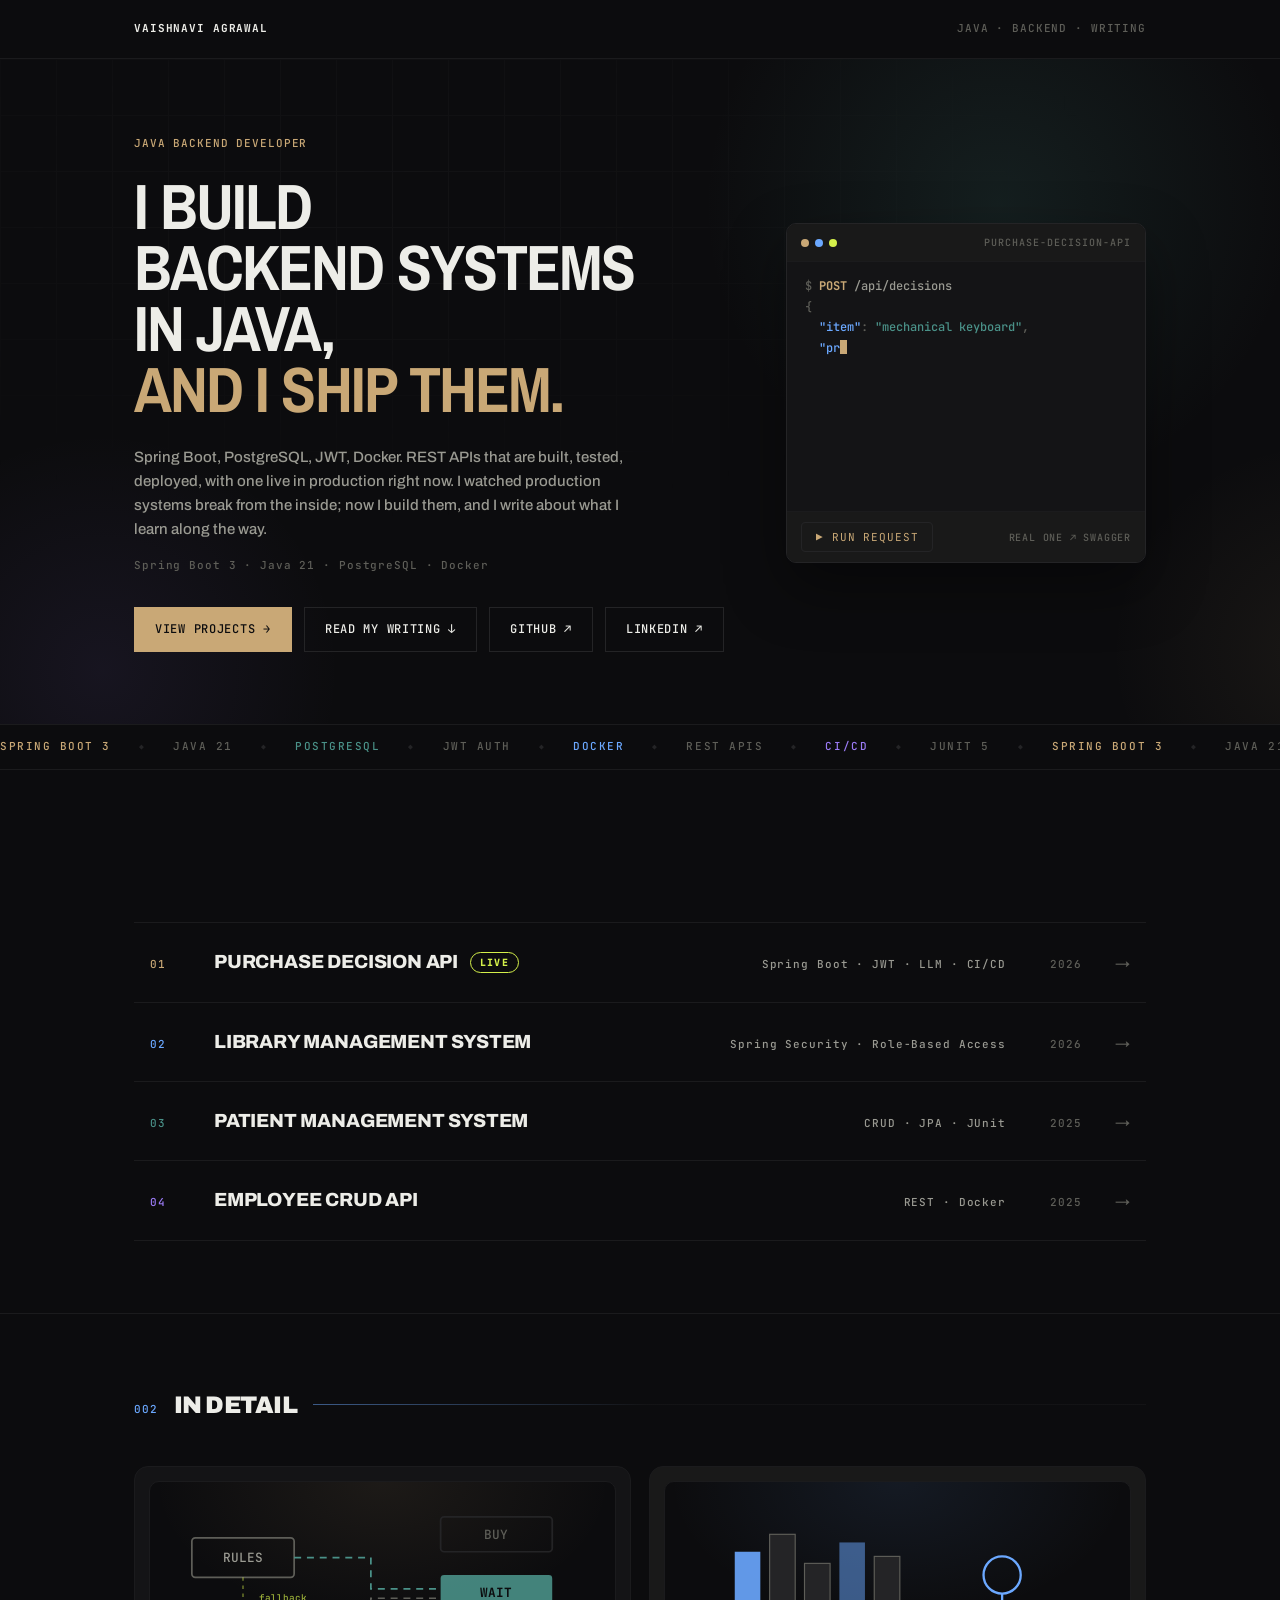
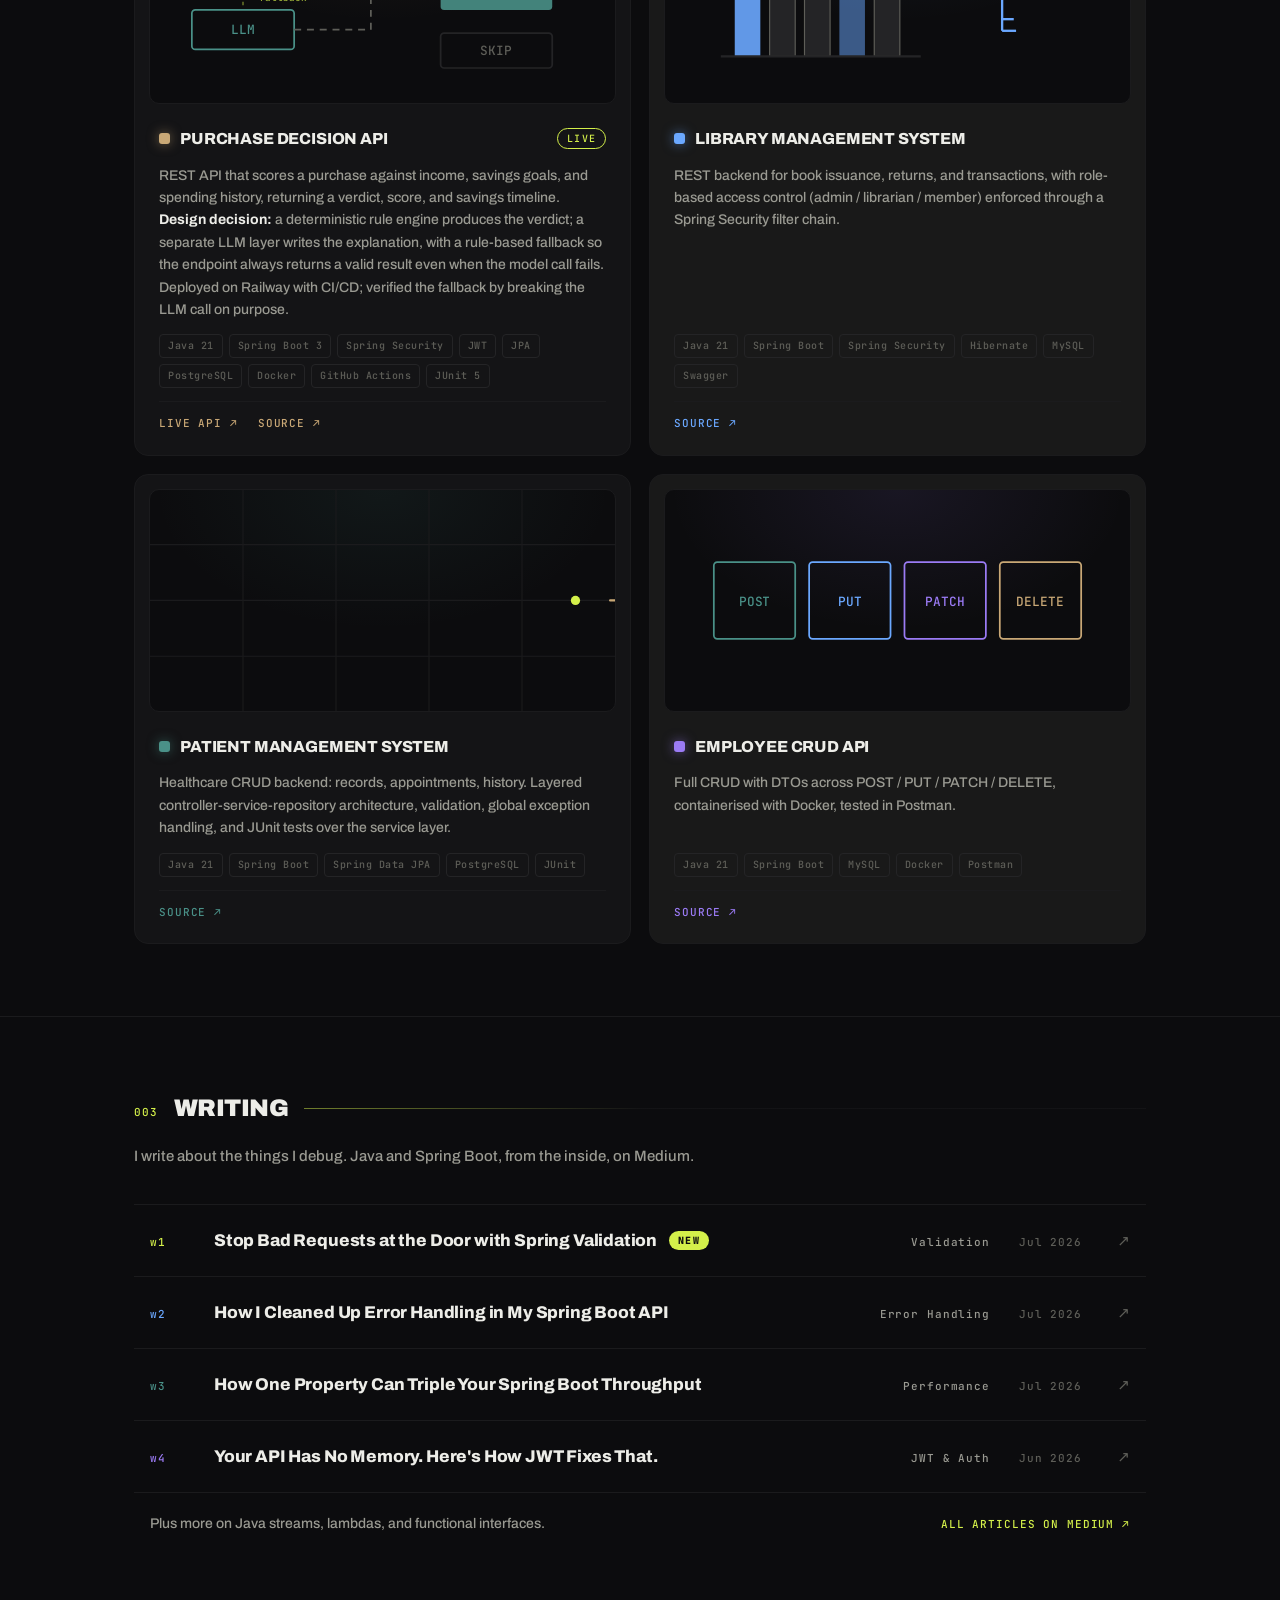
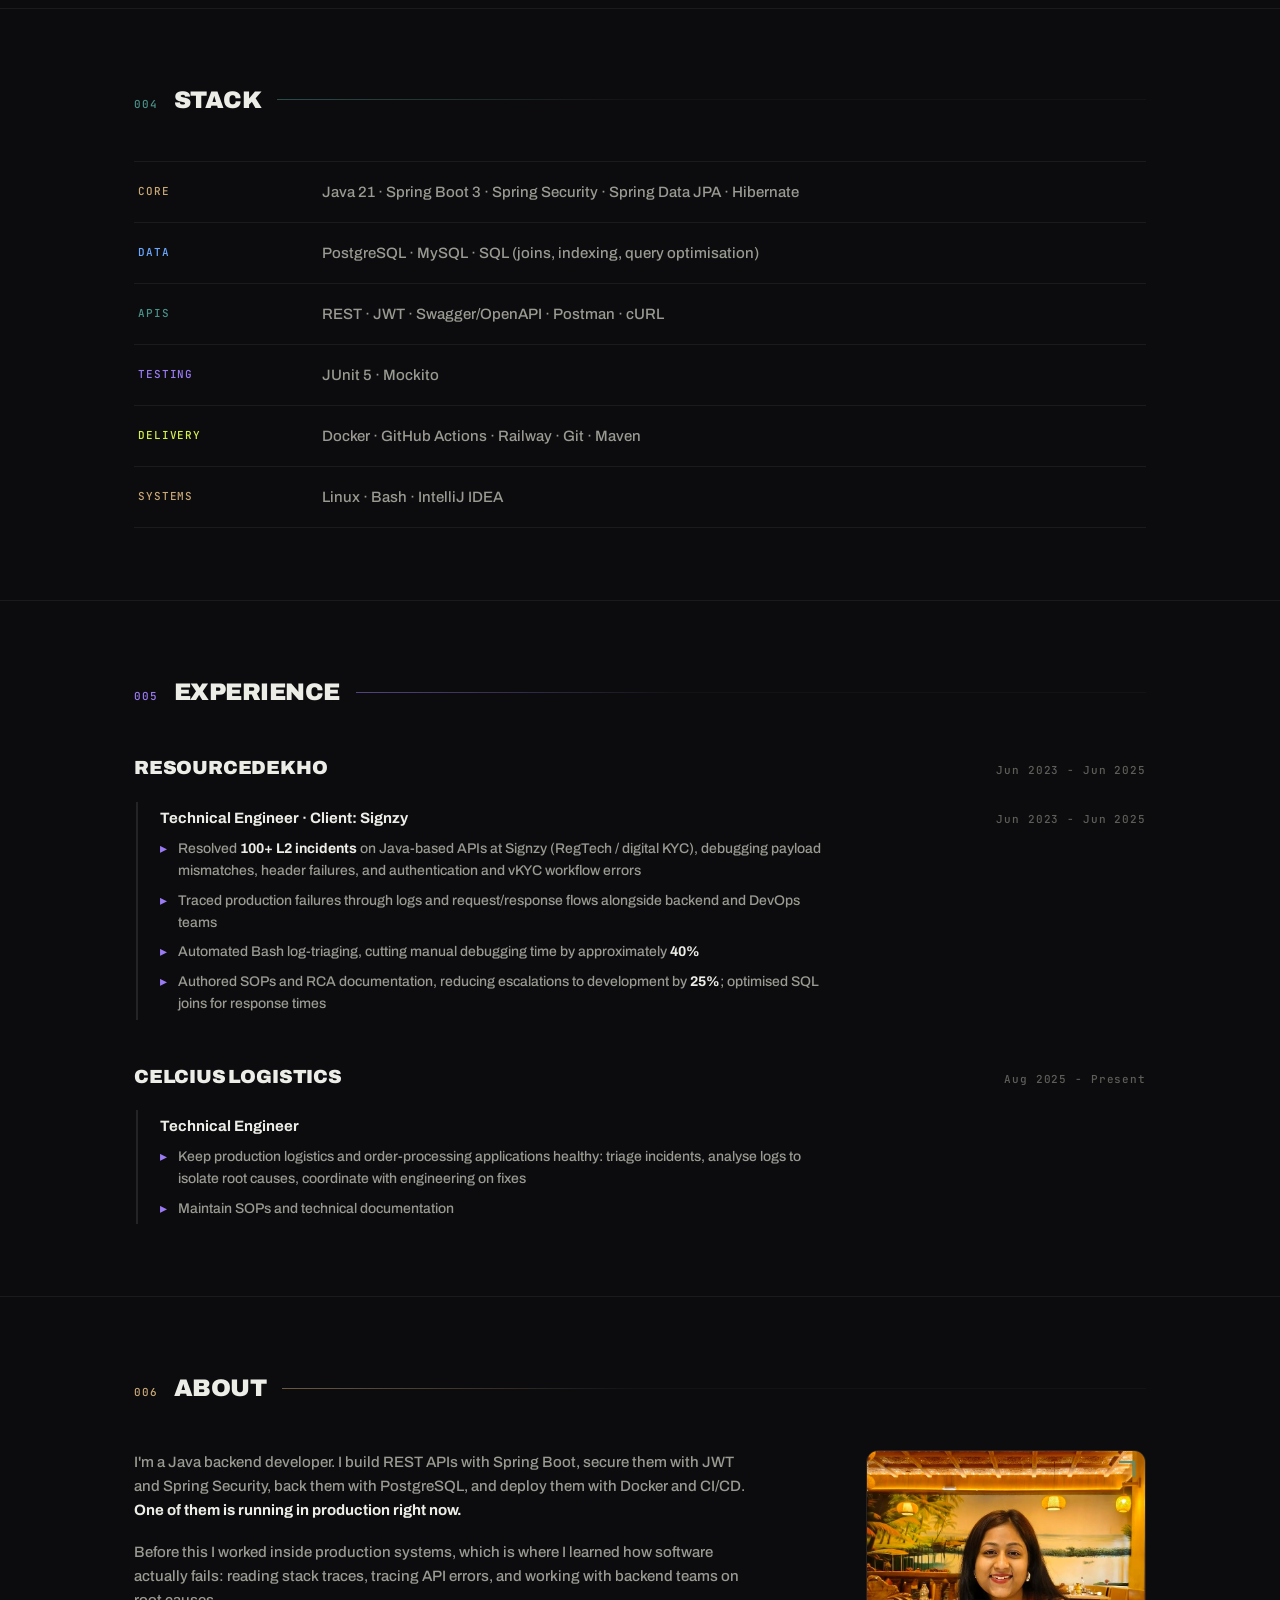
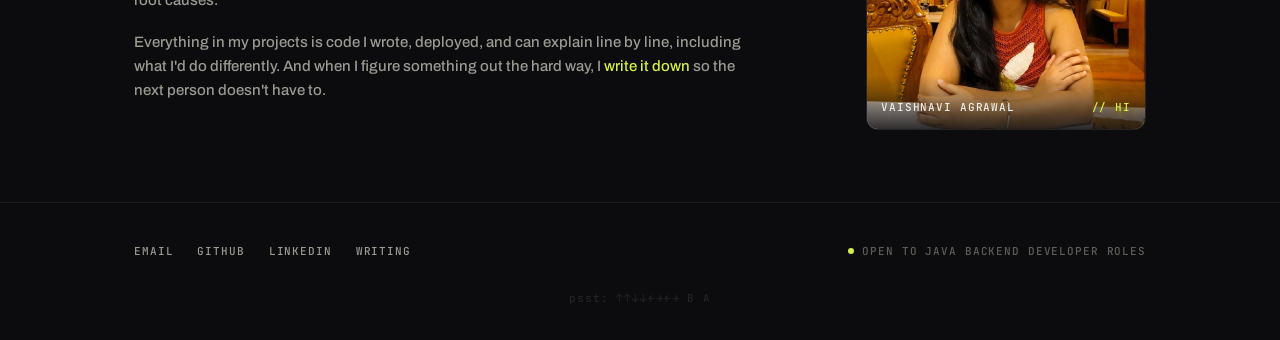
==== commit f8402a09: "tech variant: remove trainee role Co-Authored-By: Claude Fable 5 <noreply@anthropic.com> Claude-Sess" ====
--- a/tech/index.html
+++ b/tech/index.html
@@ -990,18 +990,7 @@
       <div class="xp-company reveal">
         <div class="company-head">
           <div class="company">ResourceDekho</div>
-          <span class="company-dates mono">Jun 2023 - Aug 2025</span>
-        </div>
-        <div class="role">
-          <div class="role-head">
-            <span class="role-title">Backend Developer Trainee</span>
-            <span class="role-dates mono">Jun 2025 - Aug 2025</span>
-          </div>
-          <ul class="role-list">
-            <li>Worked on backend features in Java and Node.js within a team development environment</li>
-            <li>Participated in code review cycles, incorporating feedback from senior developers</li>
-            <li>Gained hands-on exposure to team backend practices and version-control workflows</li>
-          </ul>
+          <span class="company-dates mono">Jun 2023 - Jun 2025</span>
         </div>
         <div class="role">
           <div class="role-head">
